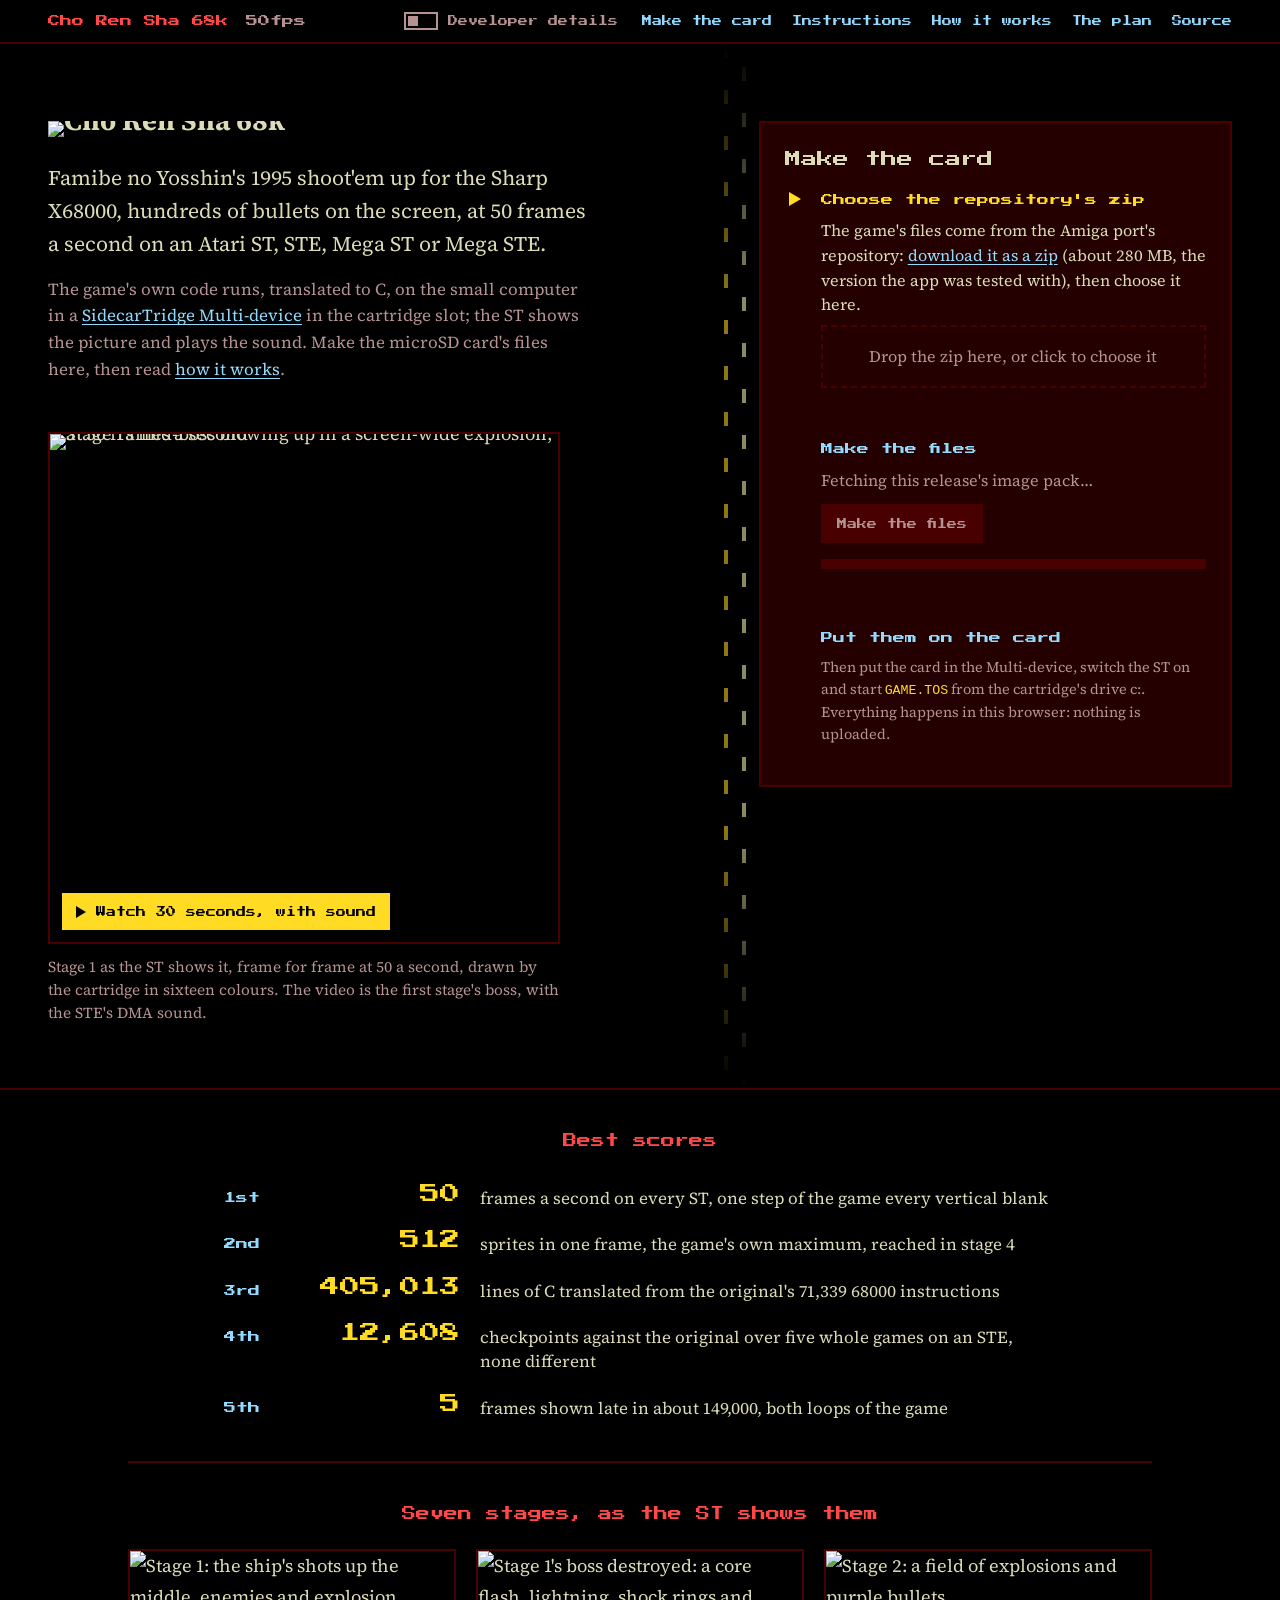
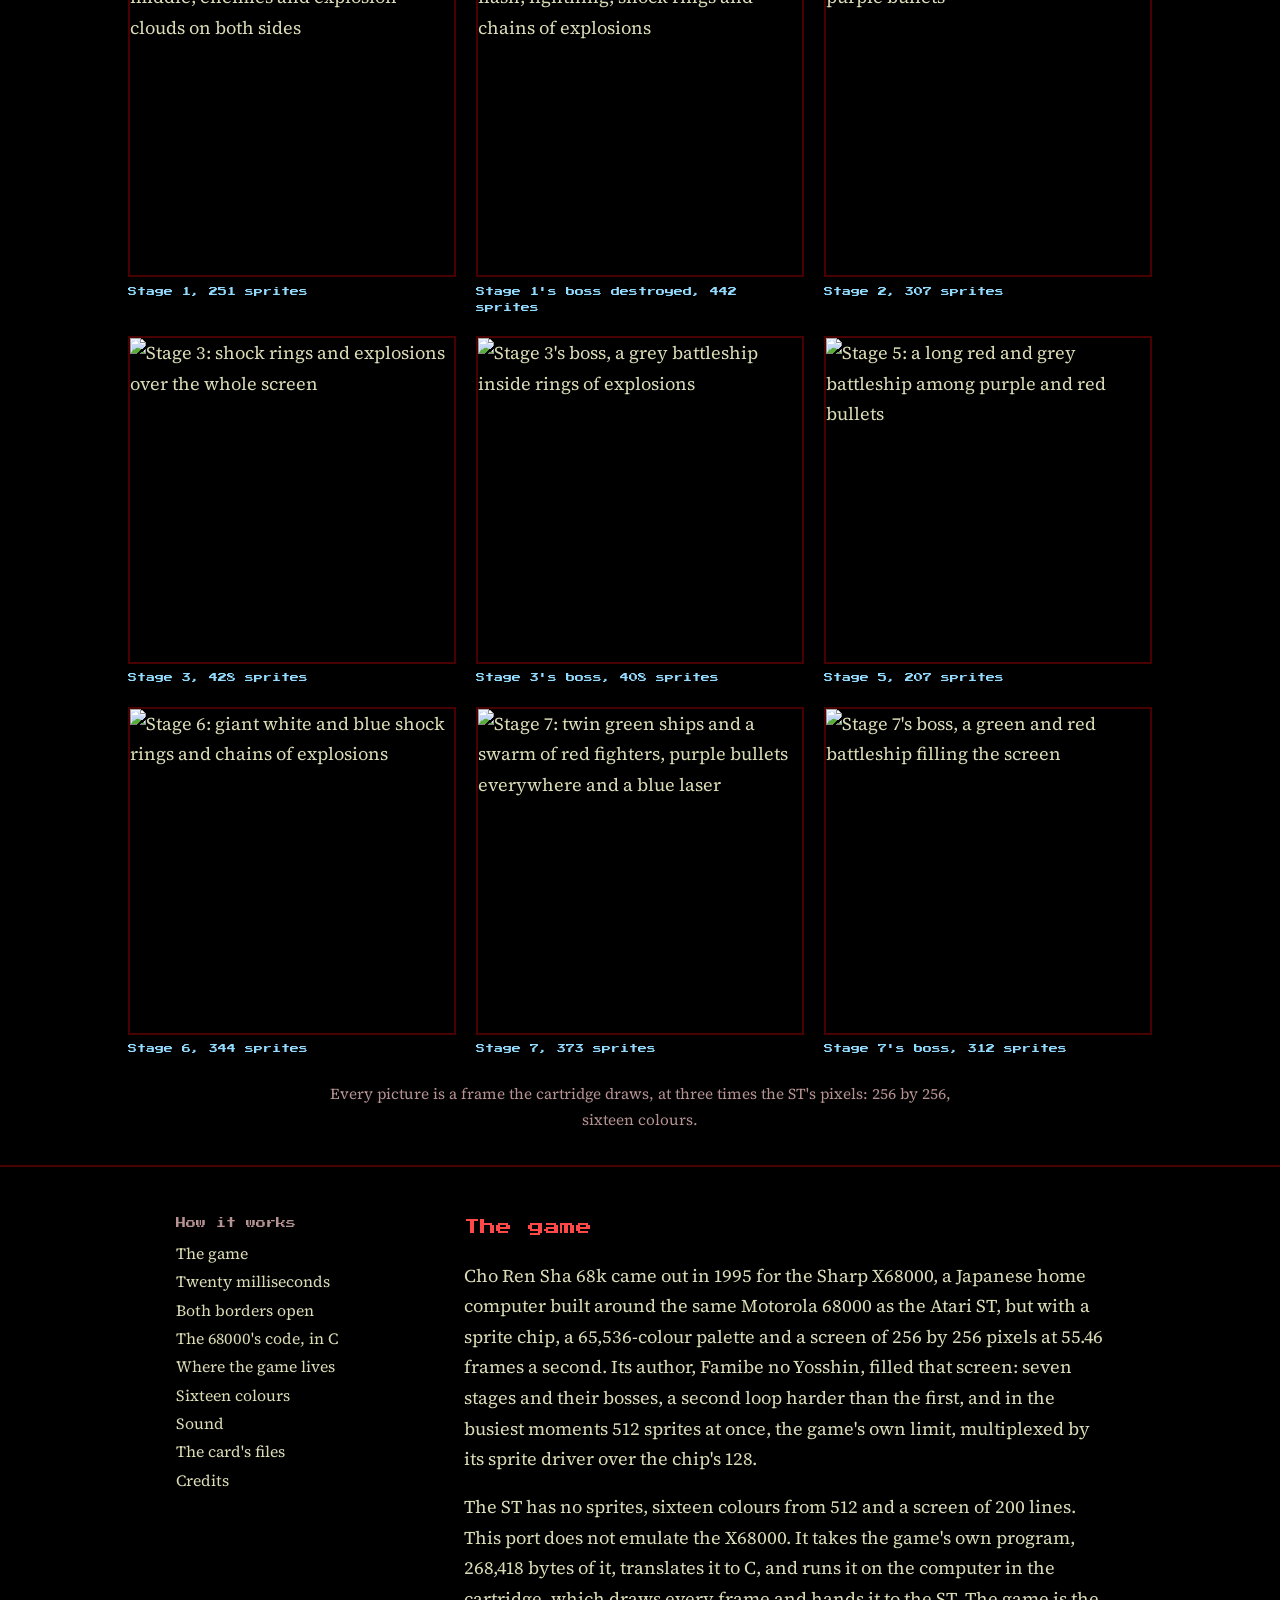
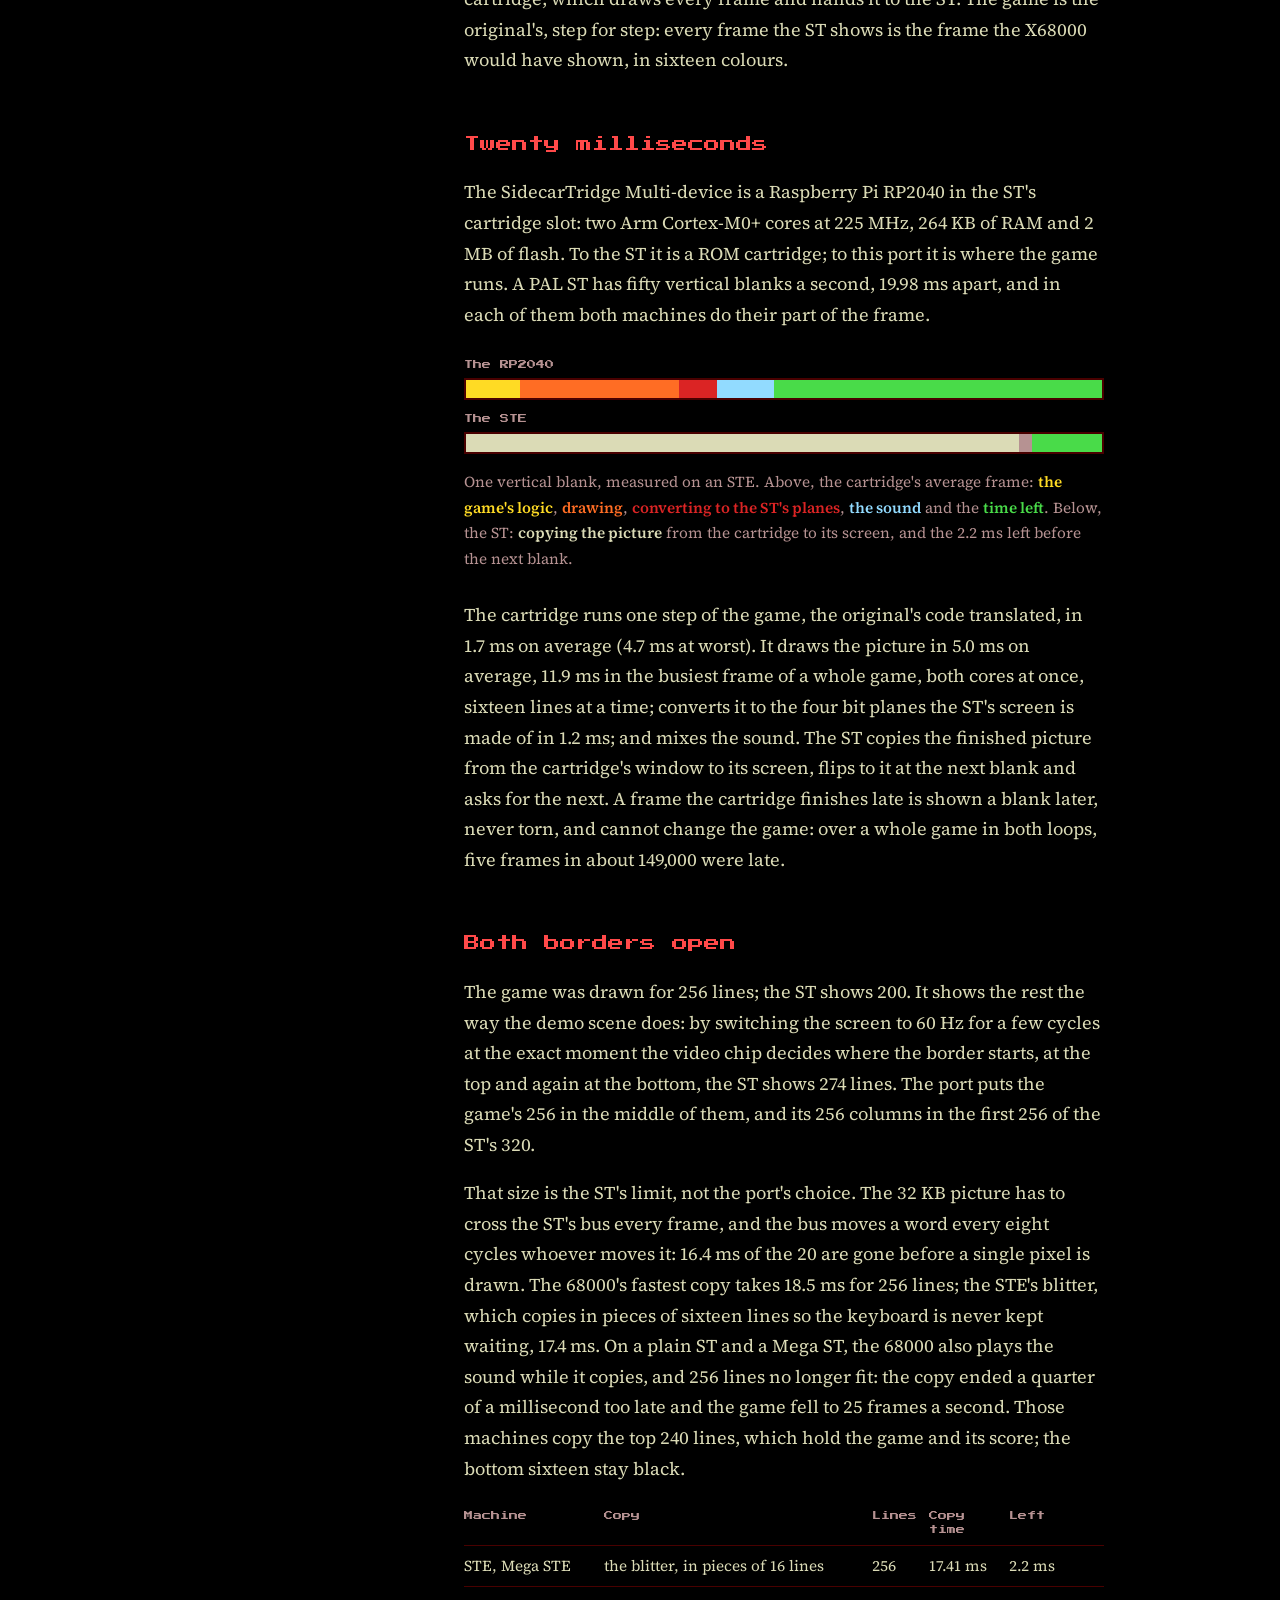
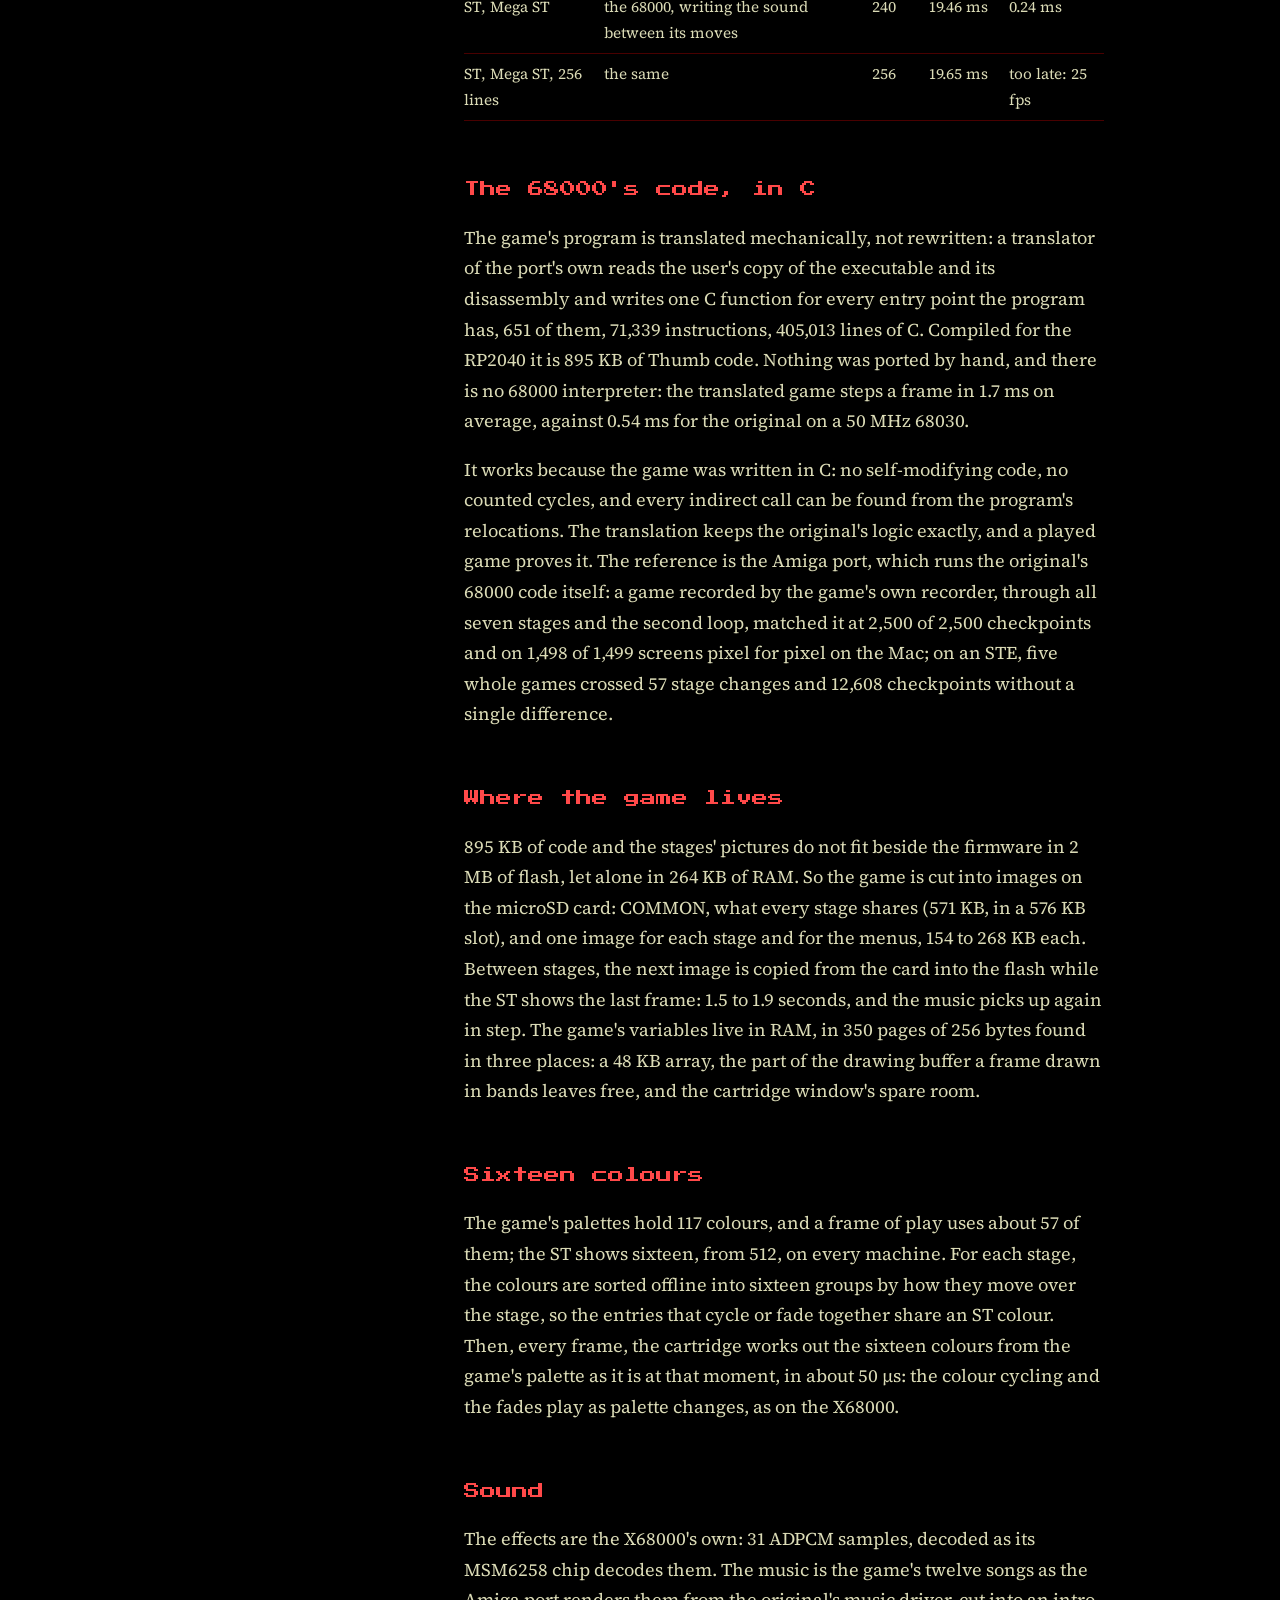
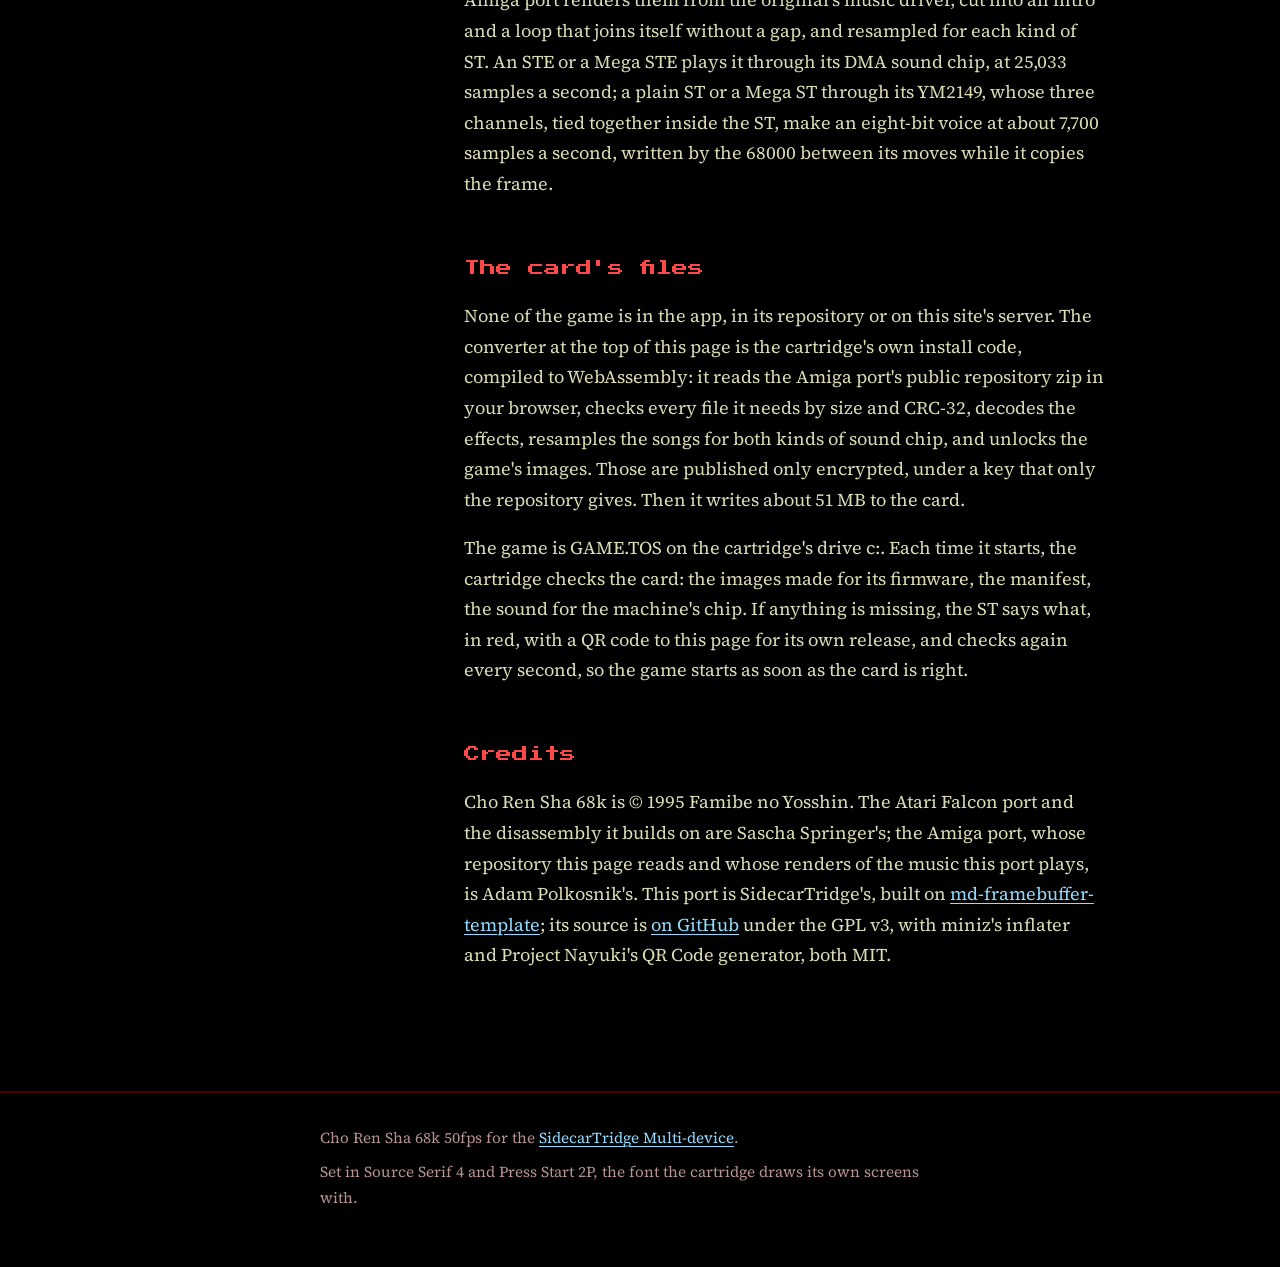
==== site/index.html @ 847facfa "Add the website: the converter first, how the port works, the plan chorensha.sidecartridge.com becom" ====
<!doctype html>
<html lang="en">
<head>
<meta charset="utf-8">
<meta name="viewport" content="width=device-width, initial-scale=1">
<title>Cho Ren Sha 68k at 50 frames a second</title>
<meta name="description" content="Famibe no Yosshin's 1995 X68000 shoot'em up on an Atari ST at 50 frames a second, through a SidecarTridge Multi-device: make the microSD card's files here, and read how the port works.">
<meta property="og:title" content="Cho Ren Sha 68k at 50 frames a second">
<meta property="og:description" content="The X68000's bullet storm on an Atari ST: the original game's code, translated to C, running in the cartridge slot.">
<meta property="og:image" content="https://chorensha.sidecartridge.com/images/icon.png">
<meta property="og:url" content="https://chorensha.sidecartridge.com/">
<meta name="twitter:card" content="summary">
<link rel="canonical" href="https://chorensha.sidecartridge.com/">
<link rel="icon" href="images/icon.png">
<link rel="preload" href="fonts/press-start-2p.woff2" as="font" type="font/woff2" crossorigin>
<link rel="stylesheet" href="site.css">
<link rel="stylesheet" href="vendor/cookieconsent.css">
<script src="vendor/cookieconsent.js"></script>
<script src="consent.js"></script>
<!-- Google Analytics, the sidecartridge.com property, as on the SidecarTridge sites: cookieconsent runs
     it only after the analytics category is accepted, and it loads gtag only on *.sidecartridge.com. -->
<script type="text/plain" data-cookiecategory="analytics">
    (function () {
        var GA_ID = 'G-6VT9RXTJ2N';
        if (!/(^|\.)sidecartridge\.com$/.test(location.hostname)) return;
        var s = document.createElement('script');
        s.async = true;
        s.src = 'https://www.googletagmanager.com/gtag/js?id=' + GA_ID;
        document.head.appendChild(s);
        window.dataLayer = window.dataLayer || [];
        window.gtag = function () { dataLayer.push(arguments); };
        gtag('js', new Date());
        gtag('config', GA_ID);
    })();
</script>
<script>
  /* The developer details, shown or not before the page draws: ?dev=1 or ?dev=0 first, then
     the reader's last choice, else hidden. Without this script they all show. */
  (function () {
    var dev = new URLSearchParams(location.search).get('dev');
    if (dev !== '1' && dev !== '0') {
      try { dev = localStorage.getItem('crs-dev'); } catch (e) { dev = null; }
    }
    document.documentElement.dataset.dev = dev === '1' ? 'on' : 'off';
  })();
</script>
</head>
<body>
<a class="skip" href="#convert">Skip to making the card</a>

<header class="top">
  <a class="name" href="#top">Cho Ren Sha 68k <span>50fps</span></a>
  <button type="button" class="dev-switch" role="switch" aria-checked="false" hidden>
    <span class="track" aria-hidden="true"><span class="knob"></span></span>
    <span class="dev-label">Developer details</span>
  </button>
  <nav aria-label="Links">
    <a href="#convert">Make the card</a>
    <a href="play.html">Instructions</a>
    <a href="#how">How it works</a>
    <a href="plan.html">The plan</a>
    <a href="https://github.com/sidecartridge/md-chorensha">Source</a>
  </nav>
</header>

<section class="hero" id="top">
  <div class="fire" aria-hidden="true"></div>
  <div class="hero-text">
    <h1><img class="logo" src="images/logo.png" width="232" height="124" alt="Cho Ren Sha 68k"></h1>
    <p class="lede">Famibe no Yosshin's 1995 shoot'em up for the Sharp X68000, hundreds of
    bullets on the screen, at 50 frames a second on an Atari ST, STE, Mega ST or Mega STE.</p>
    <p class="lede small">The game's own code runs, translated to C, on the small computer in a
    <a href="https://sidecartridge.com">SidecarTridge Multi-device</a> in the cartridge slot; the
    ST shows the picture and plays the sound. Make the microSD card's files here, then read
    <a href="#how">how it works</a>.</p>
  </div>

  <section class="convert" id="convert" data-step="1" aria-labelledby="convert-title">
    <h2 id="convert-title">Make the card</h2>
    <ol>
      <li class="step">
        <span class="step-name">Choose the repository's zip</span>
        <p>The game's files come from the Amiga port's repository:
        <a id="zip-link" href="https://github.com/apolkosnik/chorensha/archive/40fec7d06b53f067408b3570cdf09011f76d25bd.zip">download it as a zip</a>
        (about 280 MB, the version the app was tested with), then choose it here.</p>
        <label class="drop" id="drop">
          <input type="file" id="zip" accept=".zip">
          <span>Drop the zip here, or click to choose it</span>
        </label>
        <p id="zip-status" class="status"></p>
      </li>
      <li class="step">
        <span class="step-name">Make the files</span>
        <p id="pack-status" class="status">Fetching this release's image pack…</p>
        <button type="button" id="go" disabled>Make the files</button>
        <div class="bar"><div id="bar-fill"></div></div>
        <p id="go-status" class="status"></p>
      </li>
      <li class="step">
        <span class="step-name">Put them on the card</span>
        <div id="save" hidden>
          <p id="folder-hint">Choose the card itself (its top folder): the files go into its
          <code>CHORENSHA</code> folder.</p>
          <button type="button" id="to-folder">Write them to the card</button>
          <button type="button" id="to-zip">Download CHORENSHA.zip</button>
          <p id="save-status" class="status"></p>
        </div>
        <p class="note">Then put the card in the Multi-device, switch the ST on and start
        <code>GAME.TOS</code> from the cartridge's drive c:. Everything happens in this browser:
        nothing is uploaded.</p>
      </li>
    </ol>
  </section>
  <figure class="screen" id="video">
    <div class="frame">
      <img src="images/play.gif" width="512" height="512" alt="Stage 1's mid-boss blowing up in a screen-wide explosion, at 50 frames a second">
      <a class="watch" href="images/play.mp4"><span class="watch-icon" aria-hidden="true"></span>Watch 30 seconds, with sound</a>
    </div>
    <figcaption>Stage 1 as the ST shows it, frame for frame at 50 a second, drawn by the
    cartridge in sixteen colours. The video is the first stage's boss, with the STE's DMA
    sound.</figcaption>
  </figure>
</section>

<section class="scores" aria-labelledby="scores-title">
  <h2 id="scores-title">Best scores</h2>
  <ol class="score-table">
    <li><span class="rank">1st</span><span class="score">50</span><span class="what">frames a second on every ST, one step of the game every vertical blank</span></li>
    <li><span class="rank">2nd</span><span class="score">512</span><span class="what">sprites in one frame, the game's own maximum, reached in stage 4</span></li>
    <li><span class="rank">3rd</span><span class="score">405,013</span><span class="what">lines of C translated from the original's 71,339 68000 instructions</span></li>
    <li><span class="rank">4th</span><span class="score">12,608</span><span class="what">checkpoints against the original over five whole games on an STE, none different</span></li>
    <li><span class="rank">5th</span><span class="score">5</span><span class="what">frames shown late in about 149,000, both loops of the game</span></li>
  </ol>
</section>

<section class="gallery" aria-labelledby="gallery-title">
  <h2 id="gallery-title">Seven stages, as the ST shows them</h2>
  <ul class="shots">
    <li><figure><img src="images/stage1-action.png" width="768" height="768" loading="lazy" alt="Stage 1: the ship's shots up the middle, enemies and explosion clouds on both sides"><figcaption>Stage 1, 251 sprites</figcaption></figure></li>
    <li><figure><img src="images/boss1-destroyed.png" width="768" height="768" loading="lazy" alt="Stage 1's boss destroyed: a core flash, lightning, shock rings and chains of explosions"><figcaption>Stage 1's boss destroyed, 442 sprites</figcaption></figure></li>
    <li><figure><img src="images/stage2-explosions.png" width="768" height="768" loading="lazy" alt="Stage 2: a field of explosions and purple bullets"><figcaption>Stage 2, 307 sprites</figcaption></figure></li>
    <li><figure><img src="images/stage3-busy.png" width="768" height="768" loading="lazy" alt="Stage 3: shock rings and explosions over the whole screen"><figcaption>Stage 3, 428 sprites</figcaption></figure></li>
    <li><figure><img src="images/boss3.png" width="768" height="768" loading="lazy" alt="Stage 3's boss, a grey battleship inside rings of explosions"><figcaption>Stage 3's boss, 408 sprites</figcaption></figure></li>
    <li><figure><img src="images/stage5.png" width="768" height="768" loading="lazy" alt="Stage 5: a long red and grey battleship among purple and red bullets"><figcaption>Stage 5, 207 sprites</figcaption></figure></li>
    <li><figure><img src="images/stage6.png" width="768" height="768" loading="lazy" alt="Stage 6: giant white and blue shock rings and chains of explosions"><figcaption>Stage 6, 344 sprites</figcaption></figure></li>
    <li><figure><img src="images/stage7-bullets.png" width="768" height="768" loading="lazy" alt="Stage 7: twin green ships and a swarm of red fighters, purple bullets everywhere and a blue laser"><figcaption>Stage 7, 373 sprites</figcaption></figure></li>
    <li><figure><img src="images/boss7.png" width="768" height="768" loading="lazy" alt="Stage 7's boss, a green and red battleship filling the screen"><figcaption>Stage 7's boss, 312 sprites</figcaption></figure></li>
  </ul>
  <p class="gallery-note">Every picture is a frame the cartridge draws, at three times the ST's
  pixels: 256 by 256, sixteen colours.</p>
</section>

<div class="layout" id="how">
<nav class="contents" aria-label="Contents">
  <p class="contents-title">How it works</p>
  <ol>
    <li><a href="#game">The game</a></li>
    <li><a href="#frame">Twenty milliseconds</a></li>
    <li><a href="#screen">Both borders open</a></li>
    <li><a href="#code">The 68000's code, in C</a></li>
    <li><a href="#store">Where the game lives</a></li>
    <li><a href="#colours">Sixteen colours</a></li>
    <li><a href="#sound">Sound</a></li>
    <li><a href="#files">The card's files</a></li>
    <li class="dev"><a href="#build">Building it</a></li>
    <li class="dev"><a href="#find">Finding your way in the code</a></li>
    <li><a href="#credits">Credits</a></li>
  </ol>
</nav>

<main>

<section id="game">
<h2>The game</h2>
<p>Cho Ren Sha 68k came out in 1995 for the Sharp X68000, a Japanese home computer built around
the same Motorola 68000 as the Atari ST, but with a sprite chip, a 65,536-colour palette and a
screen of 256 by 256 pixels at 55.46 frames a second. Its author, Famibe no Yosshin, filled that
screen: seven stages and their bosses, a second loop harder than the first, and in the busiest
moments 512 sprites at once, the game's own limit, multiplexed by its sprite driver over the
chip's 128.</p>
<p>The ST has no sprites, sixteen colours from 512 and a screen of 200 lines. This port does not
emulate the X68000. It takes the game's own program, 268,418 bytes of it, translates it to C, and
runs it on the computer in the cartridge, which draws every frame and hands it to the ST. The
game is the original's, step for step: every frame the ST shows is the frame the X68000 would
have shown, in sixteen colours.</p>
</section>

<section id="frame">
<h2>Twenty milliseconds</h2>
<p>The SidecarTridge Multi-device is a Raspberry Pi RP2040 in the ST's cartridge slot: two Arm
Cortex-M0+ cores at 225 MHz, 264 KB of RAM and 2 MB of flash. To the ST it is a ROM cartridge; to
this port it is where the game runs. A PAL ST has fifty vertical blanks a second, 19.98 ms apart,
and in each of them both machines do their part of the frame.</p>
<figure class="tape" aria-labelledby="tape-cap">
  <p class="tape-name">The RP2040</p>
  <div class="tape-bar" role="img" aria-label="One frame on the RP2040, on average: 1.7 ms of game logic, 5.0 ms drawing, 1.2 ms converting to the ST's planes, 1.8 ms of sound, about 10 ms spare">
    <span class="t-logic" style="flex-basis:8.5%"></span><span class="t-draw" style="flex-basis:25%"></span><span class="t-c2p" style="flex-basis:6%"></span><span class="t-sound" style="flex-basis:9%"></span><span class="t-spare" style="flex-basis:51.5%"></span>
  </div>
  <p class="tape-name">The STE</p>
  <div class="tape-bar" role="img" aria-label="One frame on an STE: 17.4 ms copying the picture with the blitter, 0.4 ms of other work, about 2.2 ms spare">
    <span class="t-copy" style="flex-basis:87%"></span><span class="t-other" style="flex-basis:2%"></span><span class="t-spare" style="flex-basis:11%"></span>
  </div>
  <figcaption id="tape-cap">One vertical blank, measured on an STE. Above, the cartridge's
  average frame: <b class="k-logic">the game's logic</b>, <b class="k-draw">drawing</b>,
  <b class="k-c2p">converting to the ST's planes</b>, <b class="k-sound">the sound</b> and the
  <b class="k-spare">time left</b>. Below, the ST: <b class="k-copy">copying the picture</b> from
  the cartridge to its screen, and the 2.2 ms left before the next blank.</figcaption>
</figure>
<p>The cartridge runs one step of the game, the original's code translated, in 1.7 ms on average
(4.7 ms at worst). It draws the picture in 5.0 ms on average, 11.9 ms in the busiest frame of a
whole game, both cores at once, sixteen lines at a time; converts it to the four bit planes the
ST's screen is made of in 1.2 ms; and mixes the sound. The ST copies the finished picture from the
cartridge's window to its screen, flips to it at the next blank and asks for the next. A frame the
cartridge finishes late is shown a blank later, never torn, and cannot change the game: over a
whole game in both loops, five frames in about 149,000 were late.</p>
<div class="more dev">
<p class="more-label">For developers</p>
<p>The cartridge's 64 KB window at <code>$FA0000</code> holds the ST's code (14,304 of its 16 KB),
the command and frame-counter words, the audio buffer and, at <code>$FA8000</code>, the 32 KB
framebuffer: 256 lines of 128 bytes, the image's 256 pixels in four planes. The RP bumps the
frame counter at <code>$FA400C</code> as the last write of a publish; the ST copies only when its
low word changes, then flips and acknowledges with a read at <code>$FB84xx</code> in the
cartridge's third ROM area, which the RP captures with a PIO and a DMA ring. The ST cannot write
to the cartridge: everything it tells the RP, it tells by reading an address.</p>
<p>The CPU copy stores with MOVEM predecrement, four cycles a move faster than displacement, so
the RP publishes the frame in the order that copy reads it: lines 255 to 0, each in three pieces
of 44, 44 and 40 bytes. The blitter reads the natural order, and the RP publishes that when the
ST uses it. The drawing buffer is one byte a pixel; the conversion to planes is a hand-written
Thumb routine that moves four pixels at a time with one multiply per plane, the bottom half on the
second core.</p>
</div>
</section>

<section id="screen">
<h2>Both borders open</h2>
<p>The game was drawn for 256 lines; the ST shows 200. It shows the rest the way the demo scene
does: by switching the screen to 60 Hz for a few cycles at the exact moment the video chip decides
where the border starts, at the top and again at the bottom, the ST shows 274 lines. The port puts
the game's 256 in the middle of them, and its 256 columns in the first 256 of the ST's 320.</p>
<p>That size is the ST's limit, not the port's choice. The 32 KB picture has to cross the ST's
bus every frame, and the bus moves a word every eight cycles whoever moves it: 16.4 ms of the 20
are gone before a single pixel is drawn. The 68000's fastest copy takes 18.5 ms for 256 lines;
the STE's blitter, which copies in pieces of sixteen lines so the keyboard is never kept waiting,
17.4 ms. On a plain ST and a Mega ST, the 68000 also plays the sound while it copies, and 256 lines
no longer fit: the copy ended a quarter of a millisecond too late and the game fell to 25 frames a
second. Those machines copy the top 240 lines, which hold the game and its score; the bottom
sixteen stay black.</p>
<table class="t">
  <thead><tr><th scope="col">Machine</th><th scope="col">Copy</th><th scope="col">Lines</th><th scope="col">Copy time</th><th scope="col">Left</th></tr></thead>
  <tbody>
    <tr><td>STE, Mega STE</td><td>the blitter, in pieces of 16 lines</td><td>256</td><td>17.41 ms</td><td>2.2 ms</td></tr>
    <tr><td>ST, Mega ST</td><td>the 68000, writing the sound between its moves</td><td>240</td><td>19.46 ms</td><td>0.24 ms</td></tr>
    <tr><td>ST, Mega ST, 256 lines</td><td>the same</td><td>256</td><td>19.65 ms</td><td>too late: 25 fps</td></tr>
  </tbody>
</table>
<div class="more dev">
<p class="more-label">For developers</p>
<p>The ST's screen pages are at <code>$60000</code> and <code>$6B000</code>, 274 lines of 160
bytes each, the image from line 9. The bottom border opens at cycle 504 of line 262: Timer-B, in
event-count mode, counts display lines to the end of line 259, and its handler waits for line
starts with <code>stop</code> and the HBL until the video counter says 262, then writes 60 Hz and
50 Hz again 69 NOPs apart. Counting to line 260, as first written, left about 50 cycles of margin,
and an IKBD byte made the border miss in 1.7% of frames; a line earlier, none missed in 5,717. The
top border is opened by Timer-C, which fires early in line 30 and runs on, so its count tells the
handler how many lines ago it fired. Both handlers mask the keyboard and the samples while they
wait, because an interrupt can start a hundred cycles late behind a MOVEM.</p>
<p>The CPU copy is fully unrolled: per line, three MOVEM pairs of 44, 44 and 40 bytes and a
<code>lea</code>, 580 cycles, about 8 KB of code. A0, A4 and A7 stay out of its register lists so
the sound and the interrupts can run during it. The blitter copies a word in 8 cycles against
MOVEM's 8.8; the main loop sizes each piece from the two timers' counts, so no piece is running
when a border must be switched.</p>
</div>
</section>

<section id="code">
<h2>The 68000's code, in C</h2>
<p>The game's program is translated mechanically, not rewritten: a translator of the port's own
reads the user's copy of the executable and its disassembly and writes one C function for every
entry point the program has, 651 of them, 71,339 instructions, 405,013 lines of C. Compiled for the
RP2040 it is 895 KB of Thumb code. Nothing was ported by hand, and there is no 68000 interpreter:
the translated game steps a frame in 1.7 ms on average, against 0.54 ms for the original on a
50 MHz 68030.</p>
<p>It works because the game was written in C: no self-modifying code, no counted cycles, and
every indirect call can be found from the program's relocations. The translation keeps the
original's logic exactly, and a played game proves it. The reference is the Amiga port, which runs
the original's 68000 code itself: a game recorded by the game's own recorder, through all seven
stages and the second loop, matched it at 2,500 of 2,500 checkpoints and on 1,498 of 1,499
screens pixel for pixel on the Mac; on an STE, five whole games crossed 57 stage changes and 12,608
checkpoints without a single difference.</p>
<div class="more dev">
<p class="more-label">For developers</p>
<p>A call pushes the real return address and calls the callee's function, which returns the
address its RTS popped; the caller goes on only when that is the address it pushed, else it hands
it up, so code that rewrites its stack lands where the 68000 would. Flags are computed only where
something may read them. A handful of patches sit where the Amiga port has its own: the sprite
driver's output and its wait for the blank, the text plane's clear, the CPU-speed probe, the demo
recorder's save, and the title menu reworked for the ST.</p>
<p>Memory is the 68000's 24-bit space in 256-byte pages through a table of page pointers, two
instructions a lookup. Each 16-bit word is kept in the RP's byte order (a byte is at its address
XOR 1). Pages a stage only reads stay in flash and run in place; written pages live in RAM; a write
into a flash page stops the game with its address on screen. The runtime serves the X68000 calls
the game makes, the IOCS keyboard, joystick, ADPCM and palette calls, the MCDRV music driver and
the DOS file calls (the high scores are <code>SCORE.DAT</code> on the card); any other call stops
the run with its name.</p>
<table class="t">
  <thead><tr><th scope="col">Build of the translated code</th><th scope="col">Flash</th><th scope="col">Logic, mean</th><th scope="col">Worst</th></tr></thead>
  <tbody>
    <tr><td><code>-Os</code>, memory accessors forced inline</td><td>924 KB</td><td>2.91 ms</td><td>8.47 ms</td></tr>
    <tr><td><code>-O2</code>, forced inline</td><td>939 KB</td><td>2.68 ms</td><td>7.45 ms</td></tr>
    <tr><td><code>-Os</code>, accessors called</td><td>674 KB</td><td>1.71 ms</td><td>4.70 ms</td></tr>
    <tr><td>and constant shifts inline, words in the RP's byte order</td><td>605 KB</td><td>1.30 ms</td><td>3.51 ms</td></tr>
  </tbody>
</table>
<p>The smaller code is the faster: it runs from flash, where a cache miss costs more than a call.
About 40% of the logic's time is spent in the memory accessors.</p>
</div>
</section>

<section id="store">
<h2>Where the game lives</h2>
<p>895 KB of code and the stages' pictures do not fit beside the firmware in 2 MB of flash, let
alone in 264 KB of RAM. So the game is cut into images on the microSD card: COMMON, what every
stage shares (571 KB, in a 576 KB slot), and one image for each stage and for the menus, 154 to
268 KB each. Between stages, the next image is copied from the card into the flash while the ST
shows the last frame: 1.5 to 1.9 seconds, and the music picks up again in step. The game's
variables live in RAM, in 350 pages of 256 bytes found in three places: a 48 KB array, the part
of the drawing buffer a frame drawn in bands leaves free, and the cartridge window's spare room.</p>
<div class="more dev">
<p class="more-label">For developers</p>
<table class="t">
  <thead><tr><th scope="col">Flash</th><th scope="col">Address</th><th scope="col">Size</th></tr></thead>
  <tbody>
    <tr><td>the firmware, with no game code (today 235 KB)</td><td><code>$10000000</code></td><td>256 KB</td></tr>
    <tr><td>COMMON</td><td><code>$10040000</code></td><td>576 KB</td></tr>
    <tr><td>the slot: the stage or the menus being played</td><td><code>$100D0000</code></td><td>320 KB</td></tr>
    <tr><td>Booster, and the settings</td><td><code>$10120000</code></td><td>896 KB</td></tr>
  </tbody>
</table>
<p><code>tools/xlat/rp_store.py</code> makes the images from 21 runs of the whole game on the Mac:
a played game through both loops, a game to its game over and name entry, every menu with every
item changed, the attract demo, and a game from each stage and each boss. Each run records which
functions every stage enters and which pages it writes and reads. A function belongs to a stage
when only that stage runs it, to COMMON when more than one does; a page that a stage writes, or
reads after another wrote it, goes to RAM; the rest stays in the images. Each image is compiled
for the RP and linked at its flash address against the firmware's own ELF, so it calls the
firmware's runtime directly: an image fits one firmware build only, and carries that build's ID in
its header. The whole run, from the files to the card, takes about three minutes on a Mac.</p>
<p>A stage changes when the game calls a function the slot does not hold: COMMON's table says
which image has it. The copy erases in 64 KB blocks, about 150 ms each with the interrupts off,
programs through a 4 KB buffer, writes the image's first page last and checks its CRC-32, so a
copy cut short is never taken for a whole one. Each page keeps one slot of the RAM pool in every
stage, so a stage change moves no page; 325 of the 345 usable slots are used.</p>
</div>
</section>

<section id="colours">
<h2>Sixteen colours</h2>
<p>The game's palettes hold 117 colours, and a frame of play uses about 57 of them; the ST shows
sixteen, from 512, on every machine. For each stage, the colours are sorted offline into sixteen
groups by how they move over the stage, so the entries that cycle or fade together share an ST
colour. Then, every frame, the cartridge works out the sixteen colours from the game's palette
as it is at that moment, in about 50 µs: the colour cycling and the fades play as palette
changes, as on the X68000.</p>
<div class="more dev">
<p class="more-label">For developers</p>
<p>Each ST colour is the mean of its entries' current colours in linear light, weighted by how
much of the screen each covers, rounded channel by channel to the nearest of the ST's eight
levels. <code>tools/xlat/palette_fit.py</code> makes the grouping from a run's per-pixel dumps
and writes the same integer arithmetic the RP runs, so the Mac predicts the cartridge's frames
exactly: on the ST, held frames differ from the Mac's in no pixel and no colour.</p>
<table class="t">
  <thead><tr><th scope="col">Stage</th><th scope="col">1</th><th scope="col">2</th><th scope="col">3</th><th scope="col">4</th><th scope="col">5</th><th scope="col">6</th><th scope="col">7</th></tr></thead>
  <tbody>
    <tr><td>palette entries in use</td><td>186</td><td>206</td><td>189</td><td>183</td><td>202</td><td>210</td><td>160</td></tr>
    <tr><td>mean error, Oklab × 100</td><td>2.34</td><td>2.37</td><td>2.57</td><td>2.68</td><td>2.68</td><td>2.80</td><td>1.63</td></tr>
  </tbody>
</table>
<p>A fit made fresh every frame was 0.2 closer, but it needs the backgrounds kept as the game's
palette indices, 128 KB of RAM the RP does not have.</p>
</div>
</section>

<section id="sound">
<h2>Sound</h2>
<p>The effects are the X68000's own: 31 ADPCM samples, decoded as its MSM6258 chip decodes them.
The music is the game's twelve songs as the Amiga port renders them from the original's music
driver, cut into an intro and a loop that joins itself without a gap, and resampled for each kind
of ST. An STE or a Mega STE plays it through its DMA sound chip, at 25,033 samples a second; a
plain ST or a Mega ST through its YM2149, whose three channels, tied together inside the ST, make
an eight-bit voice at about 7,700 samples a second, written by the 68000 between its moves while
it copies the frame.</p>
<div class="more dev">
<p class="more-label">For developers</p>
<p>The resampler is a Kaiser-windowed sinc, 128 phases, 24 taps to 25,033 Hz and 48 to 7,777 Hz,
cut at 90% of the lower Nyquist; the loop is the third of three played after the intro, so it
joins both the intro's end and its own. The effects are mixed in one at a time, as the game
chooses them by priority, read from the card a sector at a time; a whole game plays 5,934 of them
and starts 21 songs, at the Mac's frames exactly.</p>
<p>The DMA chip loops over a 4 KB ring at <code>$76000</code> in ST RAM. Every blank the ST reads
where the chip plays, reports it to the RP with an address read, and copies the cartridge's mirror
up to three blanks (1,536 bytes) ahead of it; the RP keeps the mirror 1,856 bytes ahead of the
chip. On the YM path, the copy writes a sample after every fifth MOVEM pair: six bytes through
<code>movep</code>, the three channels' volumes from a table fitted to the levels measured on a
real ST, 153 samples during the copy and a few more around the borders. The ST reports where it
is, and the RP writes ahead of it and resamples to the rate the ST actually achieves, so no sample
is dropped or held. A curve, 127 tanh(2x)/tanh(2), raises the YM's quiet levels about 6 dB to match
the DMA chip's loudness.</p>
<table class="t">
  <thead><tr><th scope="col">File</th><th scope="col">What it holds</th></tr></thead>
  <tbody>
    <tr><td><code>EFFECTS.SE8</code></td><td>'CRSE', the samples' base address, size; then the 31 effects, signed 8-bit (451 KB)</td></tr>
    <tr><td><code>NAME.ST8</code> / <code>.YM8</code></td><td>'CRS8', the rate, the intro's and the loop's lengths, the fade unit, the song's level; signed 8-bit mono for the DMA chip (12 songs, 37 MB) or the YM (11 MB)</td></tr>
  </tbody>
</table>
</div>
</section>

<section id="files">
<h2>The card's files</h2>
<p>None of the game is in the app, in its repository or on this site's server. The converter at
the top of this page is the cartridge's own install code, compiled to WebAssembly: it reads the
Amiga port's public repository zip in your browser, checks every file it needs by size and
CRC-32, decodes the effects, resamples the songs for both kinds of sound chip, and unlocks the
game's images. Those are published only encrypted, under a key that only the repository gives.
Then it writes about 51 MB to the card.</p>
<p>The game is GAME.TOS on the cartridge's drive c:. Each time it starts, the cartridge checks
the card: the images made for its firmware, the manifest, the sound for the machine's chip. If
anything is missing, the ST says what, in red, with a QR code to this page for its own release,
and checks again every second, so the game starts as soon as the card is right.</p>
<div class="more dev">
<p class="more-label">For developers</p>
<p>The zip is read in place from its central directory and inflated with miniz's inflater; a
member that comes back damaged is read again, up to three times. The images' key is the SHA-256
of <code>binaries/x68000/sz2.hex</code> as the zip holds it; each image is ChaCha20 under a nonce
from its name and the firmware's build ID, with a 64-byte header that names both and carries the
plain bytes' CRC-32, so a wrong key is caught. The keyed pack is an asset of each release, never in
the repository; the site's build checks it was made for the release's firmware and that the
WebAssembly makes every file the cartridge's code makes, byte for byte.</p>
<p>GAME.TOS enters supervisor mode, checks that its memory holds the fixed RAM the ST's code uses
(<code>$60000</code> to <code>$78000</code>: on a 512 KB ST, TOS's screen starts right after
it), runs on its own stack, switches a medium-resolution desktop to low and gives the desktop
back its resolution and palette when the game ends. A card taken out to be written on a computer
is initialised and mounted again when it comes back: the cartridge has no card-detect line, so it
learns of it from a failed read.</p>
</div>
</section>

<section id="build" class="dev">
<h2>Building it</h2>
<p>The app is a UF2 for the Multi-device, built from the
<a href="https://github.com/sidecartridge/md-chorensha">repository</a> with the ARM GNU
Toolchain and the Atari ST toolkit; its README gives the commands and a release's steps.</p>
<p>To play, there is no UF2 to install by hand: Booster, the Multi-device's own app manager,
downloads the app from the SidecarTridge store and installs it, and its updates too.</p>
<p>The firmware carries no game code. A build's ID, its commit and whether its tree was clean,
names the images it fits; the converter page and the cartridge's files page both show it. Host
tests run the firmware's own units under the address and undefined-behaviour sanitizers on every
pull request: the renderer against random scenes of up to 600 sprites, the zip reader, the
install, the sound converter, the keyed images, both copies' layouts, and the ST's and the RP's
shared constants.</p>
</section>

<section id="find" class="dev">
<h2>Finding your way in the code</h2>
<table class="t">
  <thead><tr><th scope="col">Where</th><th scope="col">What</th></tr></thead>
  <tbody>
    <tr><td><code>target/atarist/src/main.s</code></td><td>GAME.TOS: the program's start, its checks and its exit</td></tr>
    <tr><td><code>target/atarist/src/userfw.s</code></td><td>the ST's side: both borders, the copy, the samples, the keyboard, the flip</td></tr>
    <tr><td><code>rp/src/include/cart_shared.h</code></td><td>the cartridge window's layout and the signal addresses, checked against the ST's by <code>test_layout.py</code></td></tr>
    <tr><td><code>rp/src/bench_logic.c</code></td><td>the game on the RP: the runtime, the frame, the stage change, the files page</td></tr>
    <tr><td><code>rp/src/xl_render.c</code></td><td>the renderer: the two layers, the sprites, the text plane, the palette</td></tr>
    <tr><td><code>rp/src/store.c</code></td><td>the flash store: an image from the card into the flash</td></tr>
    <tr><td><code>rp/src/audio.c</code>, <code>rp/src/sound_convert.c</code></td><td>the sound's two paths, and the converter for both</td></tr>
    <tr><td><code>rp/src/install.c</code>, <code>install_check.c</code>, <code>web/</code></td><td>the converter, the card's check, the converter in WebAssembly</td></tr>
    <tr><td><code>tools/xlat/</code></td><td>the translator, the runs, the images, the palettes, the keyed pack</td></tr>
    <tr><td><code>tools/dev/</code></td><td>flashing and reading the running RP over the Debug Probe</td></tr>
  </tbody>
</table>
<p>The port is built on
<a href="https://github.com/sidecartridge/md-framebuffer-template">md-framebuffer-template</a>,
which you can start your own app from.</p>
</section>

<section id="credits">
<h2>Credits</h2>
<p>Cho Ren Sha 68k is © 1995 Famibe no Yosshin. The Atari Falcon port and the disassembly it
builds on are Sascha Springer's; the Amiga port, whose repository this page reads and whose
renders of the music this port plays, is Adam Polkosnik's. This port is SidecarTridge's, built on
<a href="https://github.com/sidecartridge/md-framebuffer-template">md-framebuffer-template</a>;
its source is <a href="https://github.com/sidecartridge/md-chorensha">on GitHub</a> under the
GPL v3, with miniz's inflater and Project Nayuki's QR Code generator, both MIT.</p>
</section>

</main>
</div>

<footer class="foot">
  <p>Cho Ren Sha 68k 50fps for the <a href="https://sidecartridge.com">SidecarTridge Multi-device</a>.
  <span id="version"></span></p>
  <p>Set in Source Serif 4 and Press Start 2P, the font the cartridge draws its own screens with.</p>
</footer>

<script src="site.js"></script>
<script type="module" src="app.js"></script>
</body>
</html>
---- site/site.css ----
/* The site's style. Every colour is one an Atari ST can show (each channel one of its eight
   levels: 00 24 49 6D 92 B6 DB FF). The page is the black of Cho Ren Sha's title screen; the
   red is its brush-stroke logo, the pale blue its menu and the gold its cursor. Behind the logo
   the hero fires: 超連射 is "super rapid fire". Headings are set in Press Start 2P, the 8 x 8
   font the cartridge draws its own screens with; the reading text in Source Serif 4. */

@font-face {
  font-family: "Press Start 2P";
  src: url("fonts/press-start-2p.woff2") format("woff2");
  font-display: swap;
}
@font-face {
  font-family: "Source Serif 4";
  src: url("fonts/source-serif-4.woff2") format("woff2");
  font-weight: 200 900;
  font-display: swap;
}
@font-face {
  font-family: "Source Serif 4";
  src: url("fonts/source-serif-4-italic.woff2") format("woff2");
  font-weight: 200 900;
  font-style: italic;
  font-display: swap;
}

:root {
  --night: #000000;   /* the title screen */
  --ember: #240000;   /* panels */
  --rule: #490000;
  --brush: #ff4949;   /* the logo's red, for text on black */
  --deep-red: #db0000;
  --paper: #dbdbb6;
  --muted: #b69292;
  --menu: #92dbff;    /* the title menu */
  --gold: #ffdb24;    /* its cursor */
  --ok: #49db49;
  --pixel: "Press Start 2P", ui-monospace, monospace;
  --serif: "Source Serif 4", Charter, "Iowan Old Style", Georgia, serif;
  --measure: 40rem;
  --gutter: clamp(16px, 4vw, 48px);
}

* { box-sizing: border-box; }
html { -webkit-text-size-adjust: 100%; scroll-padding-top: 4.5rem; }
@media (prefers-reduced-motion: no-preference) { html { scroll-behavior: smooth; } }
body {
  margin: 0;
  background: var(--night);
  color: var(--paper);
  font: 400 1.125rem/1.7 var(--serif);
  font-variant-numeric: oldstyle-nums proportional-nums;
  overflow-x: hidden;
}

a { color: var(--menu); text-decoration-thickness: 1px; text-underline-offset: 0.18em; }
a:hover { text-decoration-thickness: 2px; }
:focus-visible { outline: 3px solid var(--gold); outline-offset: 3px; }
code { font: 0.92em ui-monospace, "SF Mono", Menlo, Consolas, monospace; color: var(--gold); }
b, strong { font-weight: 650; }
img { max-width: 100%; height: auto; }

.skip { position: absolute; left: -999px; top: 0; z-index: 10; padding: 0.5rem 1rem; background: var(--gold); color: var(--night); }
.skip:focus { left: 0; }

/* ---- the bar at the top ---- */

.top {
  position: sticky;
  top: 0;
  z-index: 5;
  display: flex;
  align-items: center;
  gap: 1rem 1.5rem;
  flex-wrap: wrap;
  padding: 0.75rem var(--gutter);
  background: rgba(0, 0, 0, 0.92);
  border-bottom: 2px solid var(--rule);
}
.top .name {
  font: 12px/1.4 var(--pixel);
  color: var(--brush);
  text-decoration: none;
  margin-right: auto;
}
.top .name span { color: var(--muted); margin-left: 0.5em; }
.top nav { display: flex; gap: 0.5rem 1.25rem; flex-wrap: wrap; }
.top nav a { font: 10px/1.6 var(--pixel); color: var(--menu); text-decoration: none; }
.top nav a:hover, .top nav a[aria-current] { color: var(--gold); }

.dev-switch {
  display: inline-flex;
  align-items: center;
  gap: 0.6rem;
  padding: 0;
  border: 0;
  background: none;
  color: var(--muted);
  font: 10px/1.6 var(--pixel);
  cursor: pointer;
}
.dev-switch .track {
  width: 34px;
  height: 18px;
  border: 2px solid var(--muted);
  position: relative;
}
.dev-switch .knob {
  position: absolute;
  top: 2px;
  left: 2px;
  width: 10px;
  height: 10px;
  background: var(--muted);
}
.dev-switch[aria-checked="true"] { color: var(--gold); }
.dev-switch[aria-checked="true"] .track { border-color: var(--gold); }
.dev-switch[aria-checked="true"] .knob { left: 18px; background: var(--gold); }

/* ---- the hero: the logo, firing ---- */

.hero {
  position: relative;
  display: grid;
  grid-template-columns: minmax(0, 7fr) minmax(0, 5fr);
  gap: 2rem 3rem;
  align-items: start;
  padding: clamp(2.5rem, 6vw, 5rem) var(--gutter) clamp(2.5rem, 5vw, 4rem);
  overflow: hidden;
  border-bottom: 2px solid var(--rule);
}
.hero-text { position: relative; z-index: 1; grid-column: 1; grid-row: 1; }
.hero .convert { grid-column: 2; grid-row: 1 / span 2; }
.hero .screen { grid-column: 1; grid-row: 2; position: relative; z-index: 1; }
.hero h1 { margin: 0 0 1.5rem; line-height: 0; }
.hero .logo {
  width: min(100%, 696px);   /* three times the game's own pixels */
  image-rendering: pixelated;
  image-rendering: crisp-edges;
}
.lede { max-width: 34rem; margin: 0 0 1rem; font-size: 1.3rem; line-height: 1.6; }
.lede.small { font-size: 1.05rem; color: var(--muted); }

/* The rapid fire: two streams of shots rising behind the logo, as the player's ship fires up
   the screen. One motion on the page; still for a reader who asks for less motion. */
.fire {
  position: absolute;
  top: 0;
  bottom: 0;
  /* the middle of the gap between the two columns (7fr and 5fr, a 3rem gap) */
  left: calc(var(--gutter) + (100% - 2 * var(--gutter) - 3rem) * 7 / 12 + 1.5rem - 11px);
  width: 22px;
  pointer-events: none;
  opacity: 0.55;
  background:
    linear-gradient(180deg, var(--night), transparent 25%, transparent 75%, var(--night)),
    repeating-linear-gradient(180deg, var(--gold) 0 14px, transparent 14px 46px) 0 0 / 4px 46px repeat-y,
    repeating-linear-gradient(180deg, #ffffb6 0 14px, transparent 14px 46px) 18px 23px / 4px 46px repeat-y;
}
@media (prefers-reduced-motion: no-preference) {
  .fire { animation: fire 0.36s linear infinite; }
  @keyframes fire { to { background-position: 0 0, 0 -46px, 18px -23px; } }
}

/* ---- the converter, as the game's title menu ---- */

.convert {
  position: relative;
  z-index: 1;
  background: var(--ember);
  border: 2px solid var(--rule);
  padding: 1.5rem 1.5rem 1.25rem;
}
.convert h2 {
  margin: 0 0 1.25rem;
  font: 16px/1.5 var(--pixel);
  color: var(--paper);
}
.convert ol { list-style: none; margin: 0; padding: 0; }
.step { position: relative; padding: 0 0 1.25rem 2.25rem; }
.step-name {
  display: block;
  font: 12px/1.6 var(--pixel);
  color: var(--menu);
  margin-bottom: 0.5rem;
}
/* the cursor: the title's gold triangle, on the step to do now */
.step::before {
  content: "";
  position: absolute;
  left: 0.25rem;
  top: 0.05rem;
  width: 0;
  height: 0;
  border-top: 7px solid transparent;
  border-bottom: 7px solid transparent;
  border-left: 12px solid var(--gold);
  opacity: 0;
}
.convert[data-step="1"] .step:nth-child(1)::before,
.convert[data-step="2"] .step:nth-child(2)::before,
.convert[data-step="3"] .step:nth-child(3)::before { opacity: 1; }
.convert[data-step="1"] .step:nth-child(1) .step-name,
.convert[data-step="2"] .step:nth-child(2) .step-name,
.convert[data-step="3"] .step:nth-child(3) .step-name { color: var(--gold); }
.step p { margin: 0 0 0.5rem; font-size: 1rem; line-height: 1.55; }

.drop {
  display: block;
  border: 2px dashed var(--rule);
  padding: 1rem;
  text-align: center;
  cursor: pointer;
  font-size: 1rem;
  color: var(--muted);
}
.drop:hover, .drop.over { border-color: var(--brush); color: var(--paper); }
.drop input { position: absolute; width: 1px; height: 1px; opacity: 0; }
.drop:focus-within { outline: 3px solid var(--gold); outline-offset: 3px; }

.convert button {
  font: 10px/1.6 var(--pixel);
  color: var(--night);
  background: var(--gold);
  border: 0;
  padding: 0.7rem 1rem;
  margin: 0.25rem 0.75rem 0.25rem 0;
  cursor: pointer;
}
.convert button:hover { background: #ffffb6; }
.convert button:disabled { background: var(--rule); color: var(--muted); cursor: default; }

.bar { height: 10px; background: var(--rule); margin: 0.75rem 0 0.5rem; }
.bar > div { height: 100%; width: 0; background: var(--ok); }
.status { min-height: 1.5em; margin: 0.25rem 0 0; font-size: 0.95rem; color: var(--muted); }
.status.good { color: var(--ok); }
.status.bad { color: var(--brush); }
.convert .note { margin: 0.5rem 0 0; font-size: 0.9rem; color: var(--muted); }

/* ---- the screen: the game as the ST shows it ---- */

.screen { margin: 0; max-width: 512px; }
.screen .frame { position: relative; line-height: 0; border: 2px solid var(--rule); }
.screen img, .screen video {
  display: block;
  width: 100%;
  height: auto;
  image-rendering: pixelated;
  image-rendering: crisp-edges;
  background: var(--night);
}
.screen video { border: 2px solid var(--rule); }
.watch {
  position: absolute;
  left: 0.75rem;
  bottom: 0.75rem;
  display: inline-flex;
  align-items: center;
  gap: 0.6rem;
  padding: 0.65rem 0.9rem;
  font: 10px/1.6 var(--pixel);
  color: var(--night);
  background: var(--gold);
  text-decoration: none;
}
.watch:hover { background: #ffffb6; }
.watch-icon {
  width: 0;
  height: 0;
  border-top: 6px solid transparent;
  border-bottom: 6px solid transparent;
  border-left: 10px solid var(--night);
}
.screen figcaption { margin-top: 0.75rem; font-size: 0.95rem; line-height: 1.5; color: var(--muted); }

/* ---- the gallery ---- */

.gallery { padding: 2.5rem var(--gutter) 2rem; border-bottom: 2px solid var(--rule); }
.gallery h2 { margin: 0 0 1.5rem; font: 14px/1.6 var(--pixel); color: var(--brush); text-align: center; }
.shots {
  list-style: none;
  margin: 0 auto;
  padding: 0;
  max-width: 64rem;
  display: grid;
  grid-template-columns: repeat(3, minmax(0, 1fr));   /* nine pictures, three by three */
  gap: 1.25rem;
}
.shots figure { margin: 0; }
.shots img {
  display: block;
  width: 100%;
  height: auto;
  image-rendering: pixelated;
  image-rendering: crisp-edges;
  border: 2px solid var(--rule);
}
.shots figcaption { margin-top: 0.4rem; font: 9px/1.8 var(--pixel); color: var(--menu); }
.gallery-note { max-width: 40rem; margin: 1.5rem auto 0; text-align: center; font-size: 0.95rem; color: var(--muted); }

.shot-inline { margin: 0 0 1.5rem; max-width: 384px; }
.shot-inline img { display: block; width: 100%; height: auto; image-rendering: pixelated; image-rendering: crisp-edges; border: 2px solid var(--rule); }

/* ---- best scores: the numbers, as the game's own high-score table ---- */

.scores {
  max-width: 64rem;
  margin: 0 auto;
  padding: 2.5rem var(--gutter) 2rem;
  border-bottom: 2px solid var(--rule);
}
.scores h2 { margin: 0 0 1.25rem; font: 14px/1.6 var(--pixel); color: var(--brush); text-align: center; }
.score-table { list-style: none; margin: 0 auto; padding: 0; max-width: 52rem; }
.score-table li {
  display: grid;
  grid-template-columns: 3.5rem 10rem minmax(0, 1fr);
  gap: 1.25rem;
  align-items: baseline;
  padding: 0.5rem 0;
}
.score-table .rank { font: 12px/1.6 var(--pixel); color: var(--menu); }
.score-table .score { font: 20px/1.3 var(--pixel); color: var(--gold); text-align: right; }
.score-table .what { font-size: 1.05rem; line-height: 1.45; }
@media (max-width: 560px) {
  .score-table li { grid-template-columns: 2.5rem minmax(0, 1fr); gap: 0.25rem 0.75rem; }
  .score-table .score { text-align: left; font-size: 16px; }
  .score-table .what { grid-column: 2; }
}

/* ---- the frame's budget, one vertical blank ---- */

.tape { margin: 1.75rem 0; }
.tape-name { font: 9px/1.6 var(--pixel); color: var(--muted); margin: 0.75rem 0 0.35rem !important; }
.tape-bar { display: flex; height: 22px; border: 2px solid var(--rule); }
.tape-bar span { display: block; height: 100%; }
.t-logic, .k-logic { --c: #ffdb24; }
.t-draw, .k-draw { --c: #ff6d24; }
.t-c2p, .k-c2p { --c: #db2424; }
.t-sound, .k-sound { --c: #92dbff; }
.t-copy, .k-copy { --c: #dbdbb6; }
.t-other, .k-other { --c: #b69292; }
.t-spare, .k-spare { --c: #49db49; }
.tape-bar span { background: var(--c); }
.tape figcaption { margin-top: 0.9rem; font-size: 0.95rem; color: var(--muted); }
.tape figcaption b { color: var(--c); font-weight: 600; }

/* ---- the article ---- */

.layout {
  display: grid;
  grid-template-columns: 15rem minmax(0, var(--measure));
  gap: 3rem;
  justify-content: center;
  padding: 3rem var(--gutter) 4rem;
}
.contents { position: sticky; top: 5rem; align-self: start; }
.contents-title { font: 10px/1.6 var(--pixel); color: var(--muted); margin: 0 0 0.75rem; }
.contents ol { list-style: none; margin: 0; padding: 0; counter-reset: c; }
.contents li { margin: 0 0 0.45rem; font-size: 0.98rem; line-height: 1.35; }
.contents a { color: var(--paper); text-decoration: none; }
.contents a:hover { color: var(--gold); }

main section { margin: 0 0 3.5rem; }
main h2 {
  font: 16px/1.6 var(--pixel);
  color: var(--brush);
  margin: 0 0 1.25rem;
}
main h3 { font: 11px/1.6 var(--pixel); color: var(--menu); margin: 2rem 0 0.75rem; }
main p { margin: 0 0 1.1rem; }
main ul, main ol { margin: 0 0 1.25rem; padding-left: 1.4rem; }
main li { margin: 0 0 0.5rem; }
main li::marker { color: var(--brush); }

.more { border-left: 4px solid var(--deep-red); padding: 0.25rem 0 0.25rem 1.25rem; margin: 1.5rem 0; }
.more-label { font: 10px/1.6 var(--pixel); color: var(--gold); margin: 0 0 0.75rem !important; }
html[data-dev="off"] .dev { display: none; }

.t { width: 100%; border-collapse: collapse; font-size: 0.95rem; margin: 0 0 1.25rem; }
.t th, .t td { text-align: left; vertical-align: top; padding: 0.45rem 0.75rem 0.45rem 0; border-bottom: 1px solid var(--rule); }
.t th { font: 9px/1.6 var(--pixel); color: var(--muted); }

.foot {
  border-top: 2px solid var(--rule);
  padding: 2rem var(--gutter) 3rem;
  font-size: 0.95rem;
  color: var(--muted);
}
.foot p { max-width: var(--measure); margin: 0 auto 0.5rem; }

/* ---- the plan ---- */

.hero h1.title { margin: 0 0 1.5rem; font: 400 clamp(1rem, 2.4vw, 1.35rem)/1.7 var(--pixel); color: var(--paper); }
.hero h1.title .big {
  display: block;
  margin-bottom: 0.35em;
  font-size: clamp(6rem, 20vw, 10rem);
  line-height: 1;
  letter-spacing: -0.04em;
  color: var(--brush);
}
.plan-hero { align-items: center; }

.days { margin: 0; position: relative; z-index: 1; }
.days-grid {
  display: grid;
  grid-template-columns: minmax(8rem, 12rem) repeat(10, minmax(0, 1fr));
  align-items: center;
  gap: 0.4rem 3px;
  font-size: 0.9rem;
}
.days-grid::before { content: ""; grid-row: 1; grid-column: 1; }   /* the corner above the names */
.d-head { font: 8px/1 var(--pixel); color: var(--muted); text-align: center; padding-bottom: 0.3rem; grid-row: 1; }
.d-row { grid-column: 1; line-height: 1.25; padding-right: 0.75rem; }
.d-bar { height: 0.9rem; }
/* the bars: from the cursor's gold to the brush's red, as the title fades */
.r1 { background: #ffdb24; } .r2 { background: #ffb600; } .r3 { background: #ff9200; }
.r4 { background: #ff6d24; } .r5 { background: #ff4949; } .r6 { background: #db2424; }
.r7 { background: #b60000; }
.r8 { background: repeating-linear-gradient(90deg, var(--menu) 0 4px, transparent 4px 8px); }
.days figcaption { margin-top: 1rem; font-size: 0.95rem; color: var(--muted); }
@media (max-width: 30rem) { .days-grid { grid-template-columns: minmax(6.5rem, 8rem) repeat(10, minmax(0, 1fr)); font-size: 0.8rem; } }

.facts { margin: 0 0 1.25rem; }
.facts div { display: grid; grid-template-columns: minmax(0, 8rem) minmax(0, 1fr); gap: 1rem; padding: 0.7rem 0; border-top: 1px solid var(--rule); }
.facts div:last-child { border-bottom: 1px solid var(--rule); }
.facts dt { font: 10px/2 var(--pixel); color: var(--gold); }
.facts dd { margin: 0; }
.tally div { grid-template-columns: minmax(0, 5rem) minmax(0, 1fr); align-items: baseline; }
.tally dt { font: 18px/1.2 var(--pixel); color: var(--brush); }
@media (max-width: 30rem) { .facts div { grid-template-columns: 1fr; gap: 0.2rem; } }

.steps li::marker { font: 10px var(--pixel); color: var(--gold); }

/* the path: a sequence, numbered, with its dates */
.path { margin: 1.5rem 0 0; padding: 0; list-style: none; counter-reset: it; }
.path li { position: relative; padding: 0 0 1.4rem 2.5rem; border-left: 2px solid var(--rule); margin: 0 0 0 0.7rem; counter-increment: it; }
.path li:last-child { border-color: transparent; }
.path li::before {
  content: counter(it);
  position: absolute;
  left: -0.75rem;
  top: 0;
  width: 1.4rem;
  height: 1.4rem;
  display: grid;
  place-items: center;
  font: 9px/1 var(--pixel);
  color: var(--night);
  background: var(--gold);
}
.path h3 { margin: 0 0 0.2rem; font: 400 11px/1.9 var(--pixel); color: var(--paper); }
.path .when { margin: 0 0 0.4rem; font-size: 0.95rem; font-style: italic; color: var(--muted); }
.path p { margin: 0; }

h3.turn { margin: 2rem 0 0.6rem; font: 400 11px/1.8 var(--pixel); color: var(--gold); }

/* ---- narrow screens ---- */

@media (max-width: 960px) {
  .shots { grid-template-columns: repeat(2, minmax(0, 1fr)); }
  /* one column: the converter right after the introduction, the game after it */
  .hero-text, .hero .convert, .hero .screen { grid-column: 1; grid-row: auto; }
  .hero { grid-template-columns: minmax(0, 1fr); }
  .fire { display: none; }   /* one column: no gap for it to rise in */
  .layout { grid-template-columns: minmax(0, 1fr); gap: 1.5rem; }
  .contents { position: static; }
}
@media (max-width: 560px) {
  .shots { grid-template-columns: minmax(0, 1fr); }
  .top .name span { display: none; }
  .convert { padding: 1.25rem 1rem 1rem; }
  .step { padding-left: 1.75rem; }
  .lede { font-size: 1.15rem; }
}
---- site/vendor/cookieconsent.css ----
:root{--cc-font-family:-apple-system,BlinkMacSystemFont,"Segoe UI",Roboto,Helvetica,Arial,sans-serif,"Apple Color Emoji","Segoe UI Emoji","Segoe UI Symbol";--cc-font-size:16px;--cc-bg:#fff;--cc-z-index:2147483647;--cc-text:#2d4156;--cc-border-radius:.45rem;--cc-btn-primary-bg:#2d4156;--cc-btn-primary-text:var(--cc-bg);--cc-btn-primary-hover-bg:#1d2e38;--cc-btn-primary-hover-text:var(--cc-btn-primary-text);--cc-btn-secondary-bg:#eaeff2;--cc-btn-secondary-text:var(--cc-text);--cc-btn-secondary-hover-bg:#d8e0e6;--cc-btn-secondary-hover-text:var(--cc-btn-secondary-text);--cc-btn-border-radius:0.375rem;--cc-toggle-bg-off:#919ea6;--cc-toggle-bg-on:var(--cc-btn-primary-bg);--cc-toggle-bg-readonly:#d5dee2;--cc-toggle-knob-bg:#fff;--cc-toggle-knob-icon-color:#ecf2fa;--cc-block-text:var(--cc-text);--cc-cookie-category-block-bg:#f0f4f7;--cc-cookie-category-block-bg-hover:#e9eff4;--cc-section-border:#f1f3f5;--cc-cookie-table-border:#e9edf2;--cc-overlay-bg:#040608;--cc-overlay-opacity:.85;--cc-consent-modal-box-shadow:0 0.625rem 1.875rem rgba(2,2,3,.28);--cc-webkit-scrollbar-bg:#cfd5db;--cc-webkit-scrollbar-bg-hover:#9199a0}.c_darkmode{--cc-bg:#181b1d;--cc-text:#d8e5ea;--cc-btn-primary-bg:#a6c4dd;--cc-btn-primary-text:#000;--cc-btn-primary-hover-bg:#c2dff7;--cc-btn-primary-hover-text:var(--cc-btn-primary-text);--cc-btn-secondary-bg:#33383c;--cc-btn-secondary-text:var(--cc-text);--cc-btn-secondary-hover-bg:#3e454a;--cc-btn-secondary-hover-text:var(--cc-btn-secondary-text);--cc-toggle-bg-off:#667481;--cc-toggle-bg-on:var(--cc-btn-primary-bg);--cc-toggle-bg-readonly:#454c54;--cc-toggle-knob-bg:var(--cc-cookie-category-block-bg);--cc-toggle-knob-icon-color:var(--cc-bg);--cc-block-text:#b3bfc5;--cc-cookie-category-block-bg:#23272a;--cc-cookie-category-block-bg-hover:#2b3035;--cc-section-border:#292d31;--cc-cookie-table-border:#2b3035;--cc-webkit-scrollbar-bg:#667481;--cc-webkit-scrollbar-bg-hover:#9199a0}#cc--main{z-index:2147483647;z-index:var(--cc-z-index)}.cc_div *,.cc_div :after,.cc_div :before,.cc_div :hover{animation:none;background:none;border:none;border-radius:unset;box-shadow:none;-webkit-box-sizing:border-box;box-sizing:border-box;color:inherit;float:none;font-family:inherit;font-size:1em;font-style:inherit;font-variant:normal;font-weight:inherit;height:auto;letter-spacing:unset;line-height:1.2;margin:0;padding:0;text-align:left;text-decoration:none;text-transform:none;transition:none;vertical-align:baseline;visibility:unset}.cc_div{-webkit-font-smoothing:antialiased;-moz-osx-font-smoothing:grayscale;color:#2d4156;color:var(--cc-text);font-family:-apple-system,BlinkMacSystemFont,Segoe UI,Roboto,Helvetica,Arial,sans-serif,Apple Color Emoji,Segoe UI Emoji,Segoe UI Symbol;font-family:var(--cc-font-family);font-size:16px;font-size:var(--cc-font-size);font-weight:400;text-rendering:optimizeLegibility}#c-ttl,#s-bl td:before,#s-ttl,.cc_div .b-tl,.cc_div .c-bn{font-weight:600}#cm,#s-bl .act .b-acc,#s-inr,.cc_div .b-tl,.cc_div .c-bl{border-radius:.45rem;border-radius:var(--cc-border-radius)}#s-bl .act .b-acc{border-top-left-radius:0;border-top-right-radius:0}.cc_div a,.cc_div button,.cc_div input{-webkit-appearance:none;-moz-appearance:none;appearance:none;overflow:hidden}.cc_div a{border-bottom:1px solid}.cc_div a:hover{border-color:transparent;text-decoration:none}.cc_div .c-bn>span{pointer-events:none}#cm-ov,#cs-ov,.c--anim #cm,.c--anim #s-cnt,.c--anim #s-inr{transition:visibility .25s linear,opacity .25s ease,transform .25s ease!important}.c--anim .c-bn{transition:background-color .25s ease!important}.c--anim #cm.bar.slide,.c--anim #cm.bar.slide+#cm-ov,.c--anim .bar.slide #s-inr,.c--anim .bar.slide+#cs-ov{transition:visibility .4s ease,opacity .4s ease,transform .4s ease!important}#cm.bar.slide,.cc_div .bar.slide #s-inr{opacity:1;transform:translateX(100%)}#cm.bar.top.slide,.cc_div .bar.left.slide #s-inr{opacity:1;transform:translateX(-100%)}#cm.slide,.cc_div .slide #s-inr{transform:translateY(1.6em)}#cm.top.slide{transform:translateY(-1.6em)}#cm.bar.slide{transform:translateY(100%)}#cm.bar.top.slide{transform:translateY(-100%)}.show--consent .c--anim #cm,.show--consent .c--anim #cm.bar,.show--settings .c--anim #s-inr,.show--settings .c--anim .bar.slide #s-inr{opacity:1;transform:scale(1);visibility:visible!important}.show--consent .c--anim #cm.box.middle,.show--consent .c--anim #cm.cloud.middle{transform:scale(1) translateY(-50%)}.show--settings .c--anim #s-cnt{visibility:visible!important}.force--consent.show--consent .c--anim #cm-ov,.show--settings .c--anim #cs-ov{opacity:.85!important;opacity:var(--cc-overlay-opacity)!important;visibility:visible!important}#cm{background:#fff;background:var(--cc-bg);bottom:1.25em;box-shadow:0 .625em 1.875em #000;box-shadow:0 .625rem 1.875rem rgba(2,2,3,.28);box-shadow:var(--cc-consent-modal-box-shadow);font-family:inherit;line-height:normal;max-width:24.2em;opacity:0;padding:1em 1.4em 1.3em;position:fixed;right:1.25em;transform:scale(.95);visibility:hidden;width:100%;z-index:1}#cc_div #cm{display:block!important}#c-ttl{font-size:1.05em;margin-bottom:.7em}.cloud #c-ttl{margin-top:-.15em}#c-txt{font-size:.9em;line-height:1.5em}.cc_div #c-bns{display:flex;justify-content:space-between;margin-top:1.4em}.cc_div .c-bn{background:#eaeff2;background:var(--cc-btn-secondary-bg);border-radius:.375rem;border-radius:var(--cc-btn-border-radius);color:#2d4156;color:var(--cc-btn-secondary-text);cursor:pointer;display:inline-block;flex:1;font-size:.82em;padding:1em 1.7em;text-align:center;-moz-user-select:none;-khtml-user-select:none;-webkit-user-select:none;-o-user-select:none;user-select:none}#c-bns button+button,#s-c-bn,#s-cnt button+button{float:right;margin-left:.5rem}#s-cnt #s-rall-bn{float:none}#cm .c_link:active,#cm .c_link:hover,#s-c-bn:active,#s-c-bn:hover,#s-cnt button+button:active,#s-cnt button+button:hover{background:#d8e0e6;background:var(--cc-btn-secondary-hover-bg);color:#2d4156;color:var(--cc-btn-secondary-hover-text)}#s-cnt{display:table;height:100%;left:0;position:fixed;top:0;visibility:hidden;width:100%;z-index:101}#s-bl{outline:none;scrollbar-width:thin}#s-bl .title{margin-top:1.4em}#s-bl .b-bn,#s-bl .title:first-child{margin-top:0}#s-bl .b-acc .p{margin-top:0;padding:1em}#s-cnt .b-bn .b-tl{background:none;display:block;font-family:inherit;font-size:.95em;padding:1.3em 6.4em 1.3em 2.7em;position:relative;transition:background-color .25s ease;width:100%}#s-cnt .b-bn .b-tl.exp{cursor:pointer}#s-cnt .act .b-bn .b-tl{border-bottom-left-radius:0;border-bottom-right-radius:0}#s-cnt .b-bn .b-tl:active,#s-cnt .b-bn .b-tl:hover{background:#e9eff4;background:var(--cc-cookie-category-block-bg-hover)}#s-bl .b-bn{position:relative}#s-bl .c-bl{border:1px solid #f1f3f5;border:1px solid var(--cc-section-border);margin-bottom:.4rem;padding:1em;transition:background-color .25s ease}#s-bl .c-bl:hover{background:#f0f4f7;background:var(--cc-cookie-category-block-bg)}#s-bl .c-bl:last-child{margin-bottom:.5em}#s-bl .c-bl:first-child{border:none;margin-bottom:2em;margin-top:0;padding:0;transition:none}#s-bl .c-bl:not(.b-ex):first-child:hover{background:transparent;background:unset}#s-bl .c-bl.b-ex{background:#f0f4f7;background:var(--cc-cookie-category-block-bg);border:none;padding:0;transition:none}#s-bl .c-bl.b-ex+.c-bl{margin-top:2em}#s-bl .c-bl.b-ex+.c-bl.b-ex{margin-top:0}#s-bl .c-bl.b-ex:first-child{margin-bottom:1em;margin-bottom:.5em}#s-bl .b-acc{display:none;margin-bottom:0;max-height:0;overflow:hidden;padding-top:0}#s-bl .act .b-acc{display:block;max-height:100%;overflow:hidden}#s-cnt .p{color:#2d4156;color:var(--cc-block-text);font-size:.9em;line-height:1.5em;margin-top:.85em}.cc_div .b-tg .c-tgl:disabled{cursor:not-allowed}#c-vln{display:table-cell;position:relative;vertical-align:middle}#cs{bottom:0;left:0;padding:0 1.7em;position:fixed;right:0;top:0;width:100%}#cs,#s-inr{height:100%}#s-inr{box-shadow:0 13px 27px -5px rgba(3,6,9,.26);margin:0 auto;max-width:45em;opacity:0;overflow:hidden;padding-bottom:4.75em;padding-top:4.75em;position:relative;transform:scale(.96);visibility:hidden}#s-bns,#s-hdr,#s-inr{background:#fff;background:var(--cc-bg)}#s-bl{display:block;height:100%;overflow-x:hidden;overflow-y:auto;overflow-y:overlay;padding:1.3em 1.6em;width:100%}#s-bns{border-top:1px solid #f1f3f5;border-top:1px solid var(--cc-section-border);bottom:0;height:4.75em;left:0;padding:1em 1.8em;position:absolute;right:0}.cc_div .cc-link{border-bottom:1px solid #2d4156;border-bottom:1px solid var(--cc-btn-primary-bg);color:#2d4156;color:var(--cc-btn-primary-bg);cursor:pointer;display:inline;font-weight:600;padding-bottom:0;text-decoration:none}.cc_div .cc-link:active,.cc_div .cc-link:hover{border-color:transparent}#c-bns button:first-child,#s-bns button:first-child{background:#2d4156;background:var(--cc-btn-primary-bg);color:#fff;color:var(--cc-btn-primary-text)}#c-bns.swap button:first-child{background:#eaeff2;background:var(--cc-btn-secondary-bg);color:#2d4156;color:var(--cc-btn-secondary-text)}#c-bns.swap button:last-child{background:#2d4156;background:var(--cc-btn-primary-bg);color:#fff;color:var(--cc-btn-primary-text)}.cc_div .b-tg .c-tgl:checked~.c-tg{background:#2d4156;background:var(--cc-toggle-bg-on)}#c-bns button:first-child:active,#c-bns button:first-child:hover,#c-bns.swap button:last-child:active,#c-bns.swap button:last-child:hover,#s-bns button:first-child:active,#s-bns button:first-child:hover{background:#1d2e38;background:var(--cc-btn-primary-hover-bg);color:#fff;color:var(--cc-btn-primary-hover-text)}#c-bns.swap button:first-child:active,#c-bns.swap button:first-child:hover{background:#d8e0e6;background:var(--cc-btn-secondary-hover-bg);color:#2d4156;color:var(--cc-btn-secondary-hover-text)}#s-hdr{border-bottom:1px solid #f1f3f5;border-bottom:1px solid var(--cc-section-border);display:table;height:4.75em;padding:0 1.8em;position:absolute;top:0;width:100%;z-index:2}#s-hdr,#s-ttl{vertical-align:middle}#s-ttl{display:table-cell;font-size:1em}#s-c-bn{font-size:1.45em;font-weight:400;height:1.7em;margin:0;overflow:hidden;padding:0;position:relative;width:1.7em}#s-c-bnc{display:table-cell;vertical-align:middle}.cc_div span.t-lb{opacity:0;overflow:hidden;pointer-events:none;position:absolute;top:0;z-index:-1}#c_policy__text{height:31.25em;margin-top:1.25em;overflow-y:auto}#c-s-in{height:100%;height:calc(100% - 2.5em);max-height:37.5em;position:relative;top:50%;transform:translateY(-50%)}@media screen and (min-width:688px){#s-bl::-webkit-scrollbar{background:transparent;border-radius:0 .25em .25em 0;height:100%;width:.8em}#s-bl::-webkit-scrollbar-thumb{background:#cfd5db;background:var(--cc-webkit-scrollbar-bg);border:.25em solid #fff;border:.25em solid var(--cc-bg);border-radius:100em}#s-bl::-webkit-scrollbar-thumb:hover{background:#9199a0;background:var(--cc-webkit-scrollbar-bg-hover)}#s-bl::-webkit-scrollbar-button{height:5px;width:10px}}.cc_div .b-tg{bottom:0;display:inline-block;margin:auto;right:0;right:1.2em;-webkit-user-select:none;-moz-user-select:none;-ms-user-select:none;user-select:none;vertical-align:middle}.cc_div .b-tg,.cc_div .b-tg .c-tgl{cursor:pointer;position:absolute;top:0}.cc_div .b-tg .c-tgl{border:0;display:block;left:0;margin:0}.cc_div .b-tg .c-tg{background:#919ea6;background:var(--cc-toggle-bg-off);pointer-events:none;position:absolute;transition:background-color .25s ease,box-shadow .25s ease}.cc_div .b-tg,.cc_div .b-tg .c-tg,.cc_div .b-tg .c-tgl,.cc_div span.t-lb{border-radius:4em;height:1.5em;width:3.4em}.cc_div .b-tg .c-tg.c-ro{cursor:not-allowed}.cc_div .b-tg .c-tgl~.c-tg.c-ro{background:#d5dee2;background:var(--cc-toggle-bg-readonly)}.cc_div .b-tg .c-tgl~.c-tg.c-ro:after{box-shadow:none}.cc_div .b-tg .c-tg:after{background:#fff;background:var(--cc-toggle-knob-bg);border:none;border-radius:100%;box-shadow:0 1px 2px rgba(24,32,35,.36);box-sizing:content-box;content:"";display:block;height:1.25em;left:.125em;position:relative;top:.125em;transition:transform .25s ease;width:1.25em}.cc_div .b-tg .c-tgl:checked~.c-tg:after{transform:translateX(1.9em)}#s-bl table,#s-bl td,#s-bl th{border:none}#s-bl tbody tr{transition:background-color .25s ease}#s-bl tbody tr:hover{background:#e9eff4;background:var(--cc-cookie-category-block-bg-hover)}#s-bl table{border-collapse:collapse;margin:0;overflow:hidden;padding:0;text-align:left;width:100%}#s-bl caption{border-bottom:1px solid #e9edf2;border-bottom:1px solid var(--cc-cookie-table-border);font-size:.9em;font-weight:600;padding:.5rem 1rem}#s-bl td,#s-bl th{font-size:.8em;padding:.8em .625em .8em 1.2em;text-align:left;vertical-align:top}#s-bl th{font-family:inherit;font-weight:600;padding:1em 1rem}#s-bl thead tr:first-child{border-bottom:1px solid #e9edf2;border-bottom:1px solid var(--cc-cookie-table-border)}.force--consent #cs,.force--consent #s-cnt{width:100vw}#cm-ov,#cs-ov{background:#070707;background:#040608;background:var(--cc-overlay-bg);bottom:0;display:none;left:0;opacity:0;position:fixed;right:0;top:0;transition:none;visibility:hidden}.c--anim #cs-ov,.force--consent .c--anim #cm-ov,.force--consent.show--consent #cm-ov,.show--settings #cs-ov{display:block}#cs-ov{z-index:2}.force--consent .cc_div{bottom:0;left:0;position:fixed;top:0;transition:visibility .25s linear;visibility:hidden;width:100%;width:100vw}.force--consent.show--consent .c--anim .cc_div,.force--consent.show--settings .c--anim .cc_div{visibility:visible}.force--consent #cm{position:absolute}.force--consent #cm.bar{max-width:100vw;width:100vw}html.force--consent.show--consent{overflow-y:hidden!important}html.force--consent.show--consent,html.force--consent.show--consent body{height:auto!important;overflow-x:hidden!important}.cc_div .act .b-bn .exp:before,.cc_div .b-bn .exp:before{border:solid #2d4156;border:solid var(--cc-btn-secondary-text);border-width:0 2px 2px 0;content:"";display:inline-block;left:1.2em;margin-right:15px;padding:.2em;position:absolute;top:50%;transform:translateY(-50%) rotate(45deg)}.cc_div .act .b-bn .b-tl:before{transform:translateY(-20%) rotate(225deg)}.cc_div .on-i:before{border:solid #ecf2fa;border:solid var(--cc-toggle-knob-icon-color);border-width:0 2px 2px 0;display:inline-block;left:.75em;padding:.1em .1em .45em;top:.37em}#s-c-bn:after,#s-c-bn:before,.cc_div .on-i:before{content:"";margin:0 auto;position:absolute;transform:rotate(45deg)}#s-c-bn:after,#s-c-bn:before{background:#2d4156;background:var(--cc-btn-secondary-text);border-radius:1em;height:.6em;left:.82em;top:.58em;width:1.5px}#s-c-bn:after{transform:rotate(-45deg)}.cc_div .off-i,.cc_div .on-i{display:block;height:100%;position:absolute;right:0;text-align:center;transition:opacity .15s ease;width:50%}.cc_div .on-i{left:0;opacity:0}.cc_div .off-i:after,.cc_div .off-i:before{background:#ecf2fa;background:var(--cc-toggle-knob-icon-color);content:" ";display:block;height:.7em;margin:0 auto;position:absolute;right:.8em;top:.42em;transform-origin:center;width:.09375em}.cc_div .off-i:before{transform:rotate(45deg)}.cc_div .off-i:after{transform:rotate(-45deg)}.cc_div .b-tg .c-tgl:checked~.c-tg .on-i{opacity:1}.cc_div .b-tg .c-tgl:checked~.c-tg .off-i{opacity:0}#cm.box.middle,#cm.cloud.middle{bottom:auto;top:50%;transform:translateY(-37%)}#cm.box.middle.zoom,#cm.cloud.middle.zoom{transform:scale(.95) translateY(-50%)}#cm.box.center,#cm.cloud{left:1em;margin:0 auto;right:1em}#cm.cloud{max-width:50em;overflow:hidden;padding:1.2em 1.7em;text-align:center;width:unset}.cc_div .cloud #c-inr{display:table;width:100%}.cc_div .cloud #c-inr-i{display:table-cell;padding-right:2.4em;vertical-align:top;width:70%}.cc_div .cloud #c-txt{font-size:.85em}.cc_div .cloud #c-bns{display:table-cell;min-width:170px;vertical-align:middle}#cm.cloud .c-bn{margin:.5rem 0 0;width:100%}#cm.cloud .c-bn:first-child{margin:0}#cm.cloud.left{margin-right:1.25em}#cm.cloud.right{margin-left:1.25em}#cm.bar{border-radius:0;bottom:0;left:0;max-width:100%;padding:2em;position:fixed;right:0;width:100%}#cm.bar #c-inr{margin:0 auto;max-width:32em}#cm.bar #c-bns{max-width:33.75em}#cm.bar #cs{padding:0}.cc_div .bar #c-s-in{height:100%;max-height:100%;top:0;transform:none}.cc_div .bar #s-bl,.cc_div .bar #s-bns,.cc_div .bar #s-hdr{padding-left:1.4em;padding-right:1.4em}.cc_div .bar #cs{padding:0}.cc_div .bar #s-inr{border-radius:0;margin:0 0 0 auto;max-width:32em}.cc_div .bar.left #s-inr{margin-left:0;margin-right:auto}.cc_div .bar #s-bl table,.cc_div .bar #s-bl tbody,.cc_div .bar #s-bl td,.cc_div .bar #s-bl th,.cc_div .bar #s-bl thead,.cc_div .bar #s-bl tr,.cc_div .bar #s-cnt{display:block}.cc_div .bar #s-bl caption{border-bottom:1px solid #e9edf2;border-bottom:1px solid var(--cc-cookie-table-border);border-top:0;display:block}.cc_div .bar #s-bl thead tr{left:-9999px;position:absolute;top:-9999px}.cc_div .bar #s-bl tr{border-top:1px solid #e9edf2;border-top:1px solid var(--cc-cookie-table-border)}.cc_div .bar #s-bl td{border:none;padding-left:35%;position:relative}.cc_div .bar #s-bl td:before{color:#2d4156;color:var(--cc-text);content:attr(data-column);left:1rem;overflow:hidden;padding-right:.625em;position:absolute;text-overflow:ellipsis;white-space:nowrap}#cm.top{bottom:auto;top:1.25em}#cm.left{left:1.25em;right:auto}#cm.right{left:auto;right:1.25em}#cm.bar.left,#cm.bar.right{left:0;right:0}#cm.bar.top{top:0}@media (prefers-reduced-motion){#cc--main #cm,#cc--main #s-cnt,#cc--main #s-inr{transition:none!important}}@media screen and (max-width:688px){#cm,#cm.cloud,#cm.left,#cm.right{bottom:1em;display:block;left:1em;margin:0;max-width:100%;padding:1.2em!important;right:1em;width:auto}.force--consent #cm,.force--consent #cm.cloud{max-width:100vw;width:auto}#cm.top{bottom:auto;top:1em}#cm.bottom{bottom:1em;top:auto}#cm.bar.bottom{bottom:0}#cm.cloud .c-bn{font-size:.85em}#s-bns,.cc_div .bar #s-bns{padding:1em 1.3em}.cc_div .bar #s-inr{max-width:100%;width:100%}.cc_div .cloud #c-inr-i{padding-right:0}#cs{border-radius:0;padding:0}#c-s-in{height:100%;max-height:100%;top:0;transform:none}.cc_div .b-tg{right:1.1em;transform:scale(1.1)}#s-inr{border-radius:0;margin:0;padding-bottom:7.9em}#s-bns{height:7.9em}#s-bl,.cc_div .bar #s-bl{padding:1.2em}#s-hdr,.cc_div .bar #s-hdr{padding:0 1.2em}#s-bl table{width:100%}#s-inr.bns-t{padding-bottom:10.5em}.bns-t #s-bns{height:10.5em}.cc_div .bns-t .c-bn{font-size:.83em;padding:.9em 1.6em}#s-cnt .b-bn .b-tl{padding-bottom:1.2em;padding-top:1.2em}#s-bl table,#s-bl tbody,#s-bl td,#s-bl th,#s-bl thead,#s-bl tr,#s-cnt{display:block}#s-bl caption{border-bottom:0;display:block}#s-bl thead tr{left:-9999px;position:absolute;top:-9999px}#s-bl tr{border-top:1px solid #e9edf2;border-top:1px solid var(--cc-cookie-table-border)}#s-bl td{border:none;padding-left:35%;position:relative}#s-bl td:before{color:#2d4156;color:var(--cc-text);content:attr(data-column);left:1rem;overflow:hidden;padding-right:.625em;position:absolute;text-overflow:ellipsis;white-space:nowrap}#cm .c-bn,.cc_div .c-bn{margin-right:0;width:100%}#s-cnt #s-rall-bn{margin-left:0}.cc_div #c-bns{flex-direction:column}#c-bns button+button,#s-cnt button+button{float:unset;margin-left:0;margin-top:.625em}#cm.box,#cm.cloud{left:1em;right:1em;width:auto}#cm.cloud.left,#cm.cloud.right{margin:0}.cc_div .cloud #c-bns,.cc_div .cloud #c-inr,.cc_div .cloud #c-inr-i{display:block;min-width:unset;width:auto}.cc_div .cloud #c-txt{font-size:.9em}.cc_div .cloud #c-bns{margin-top:1.625em}}
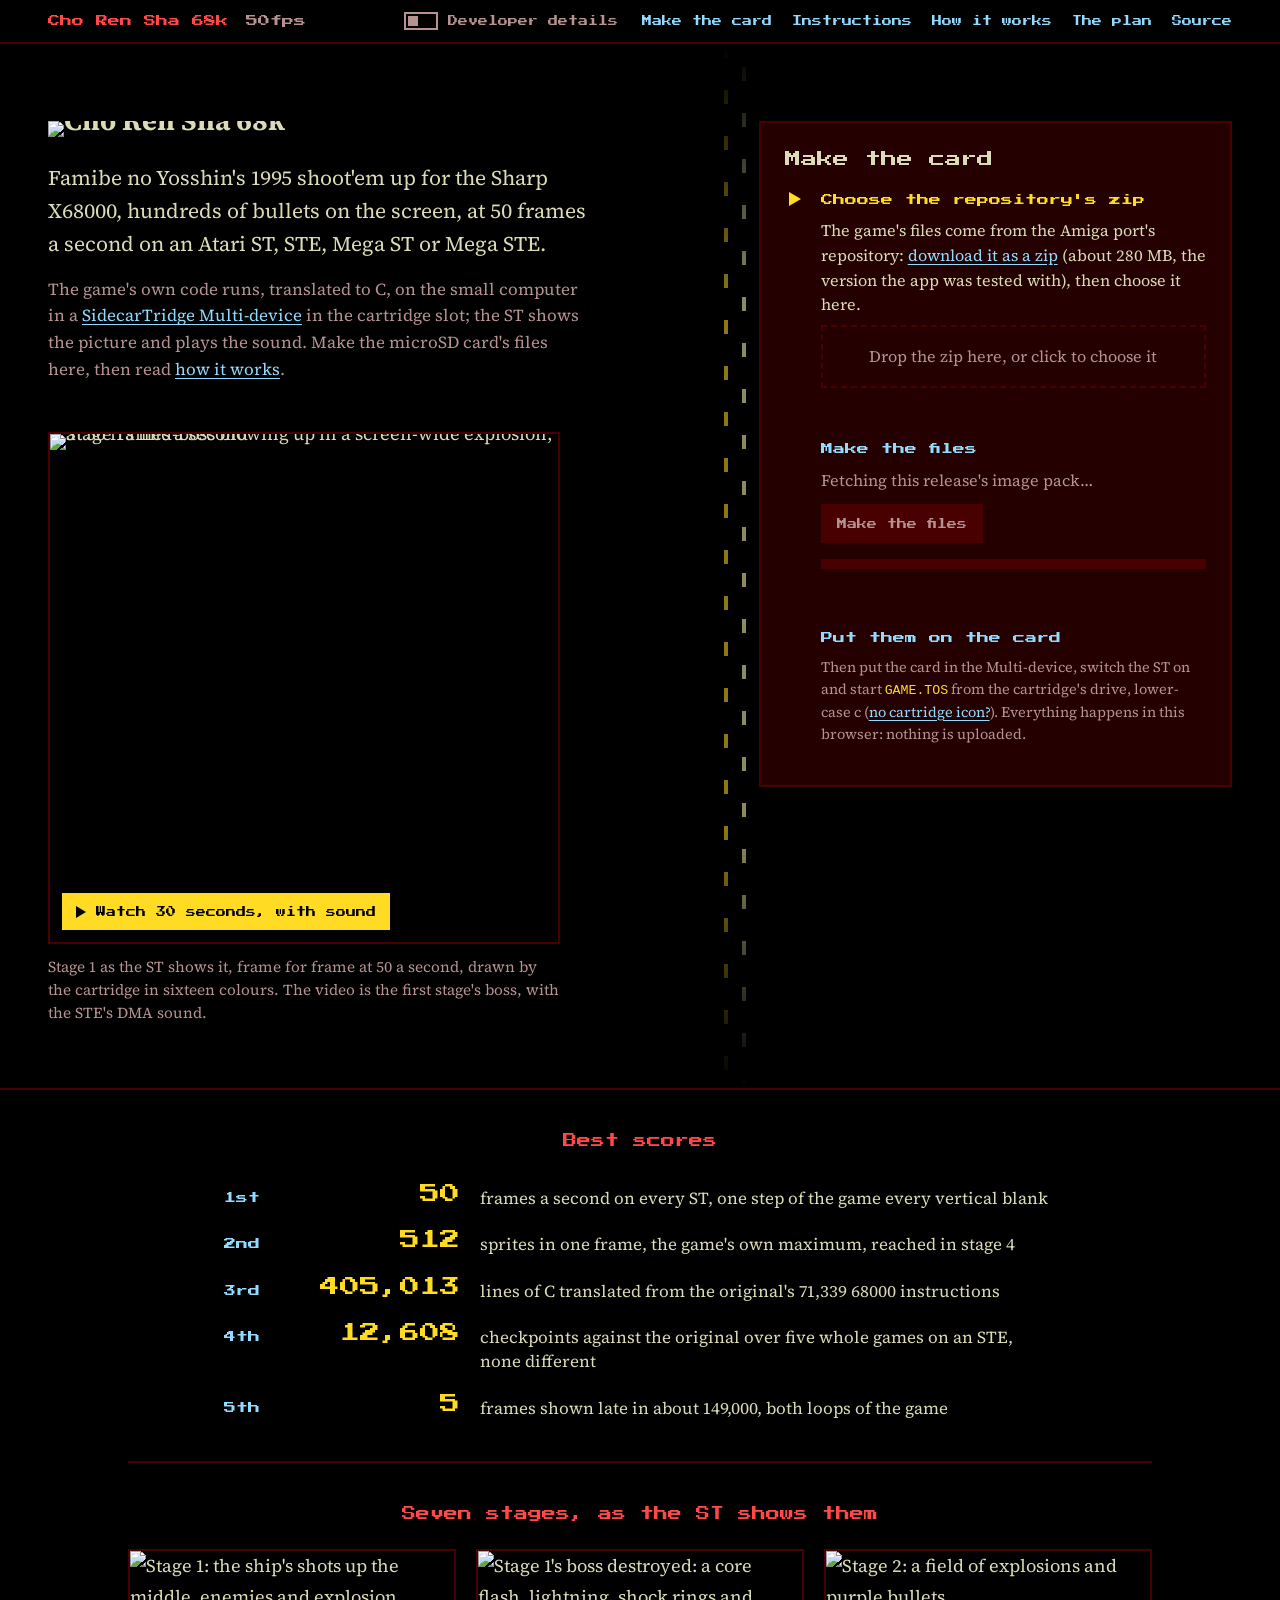
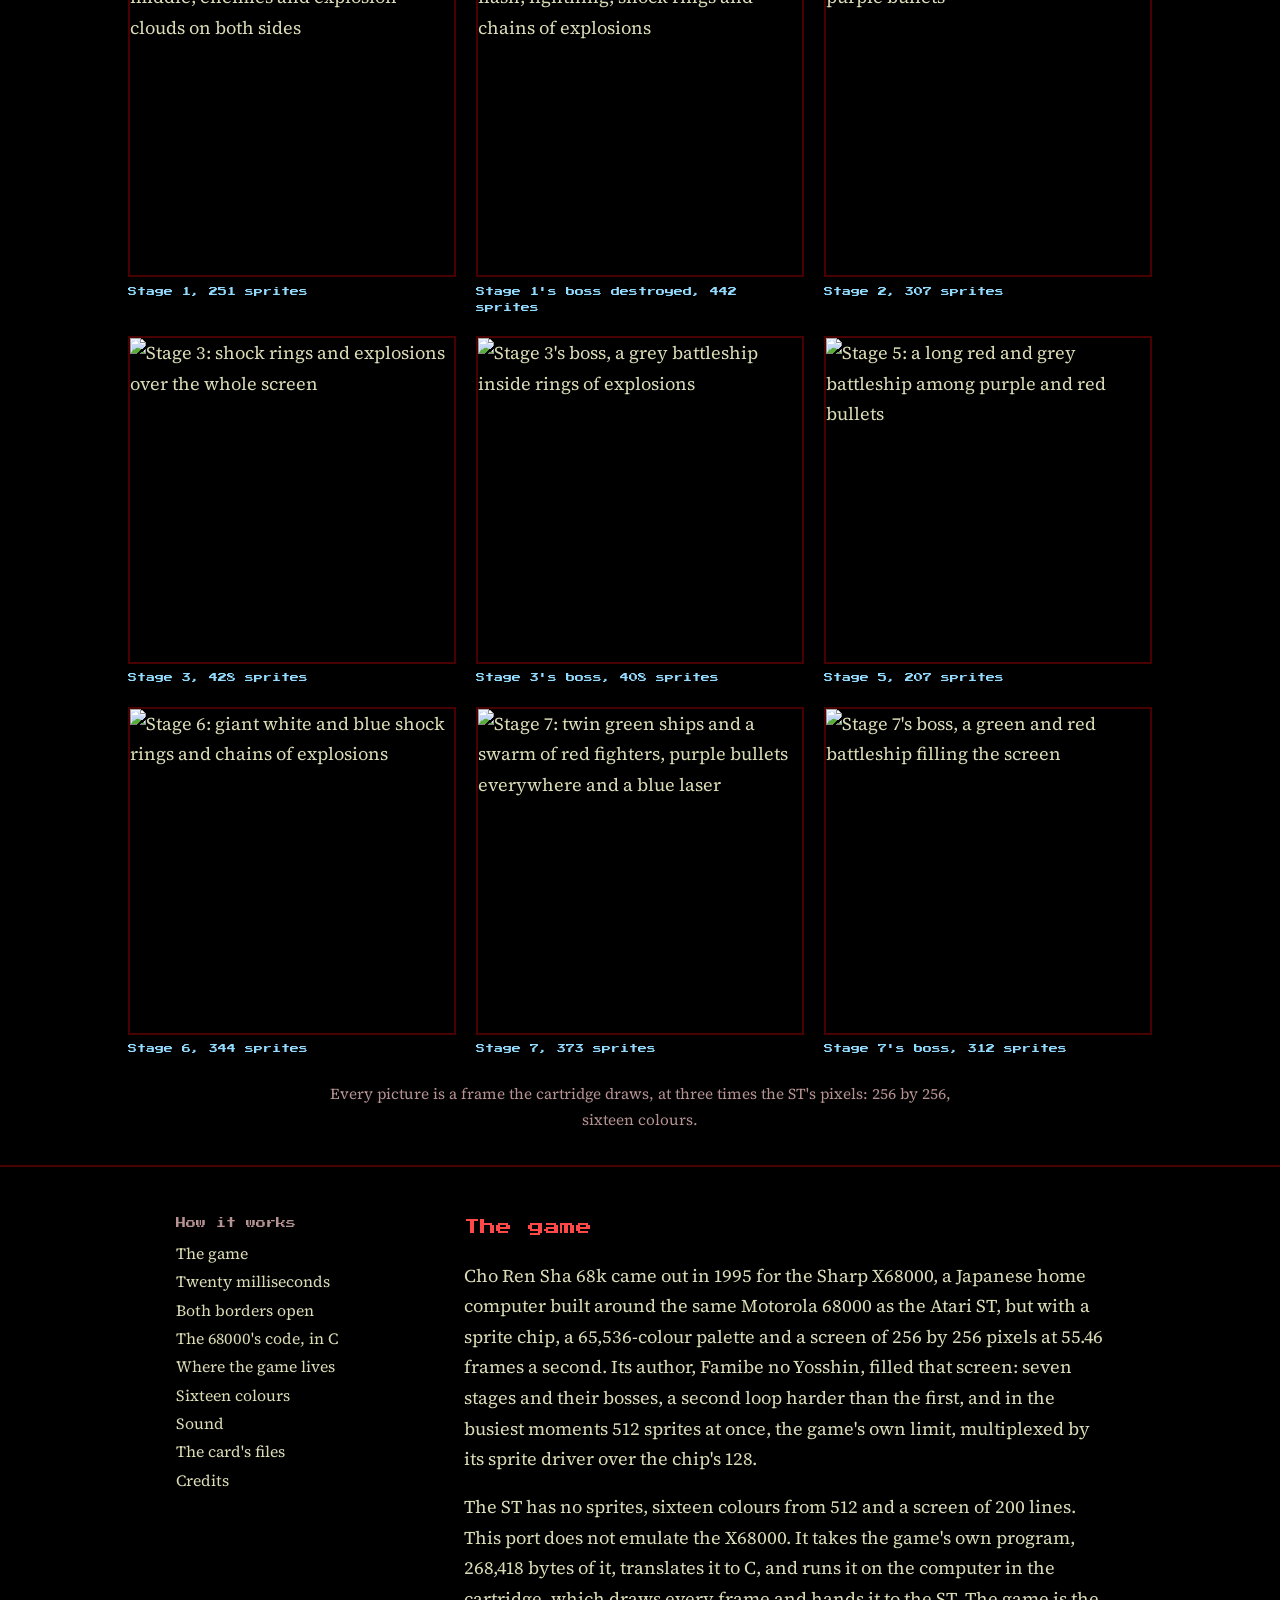
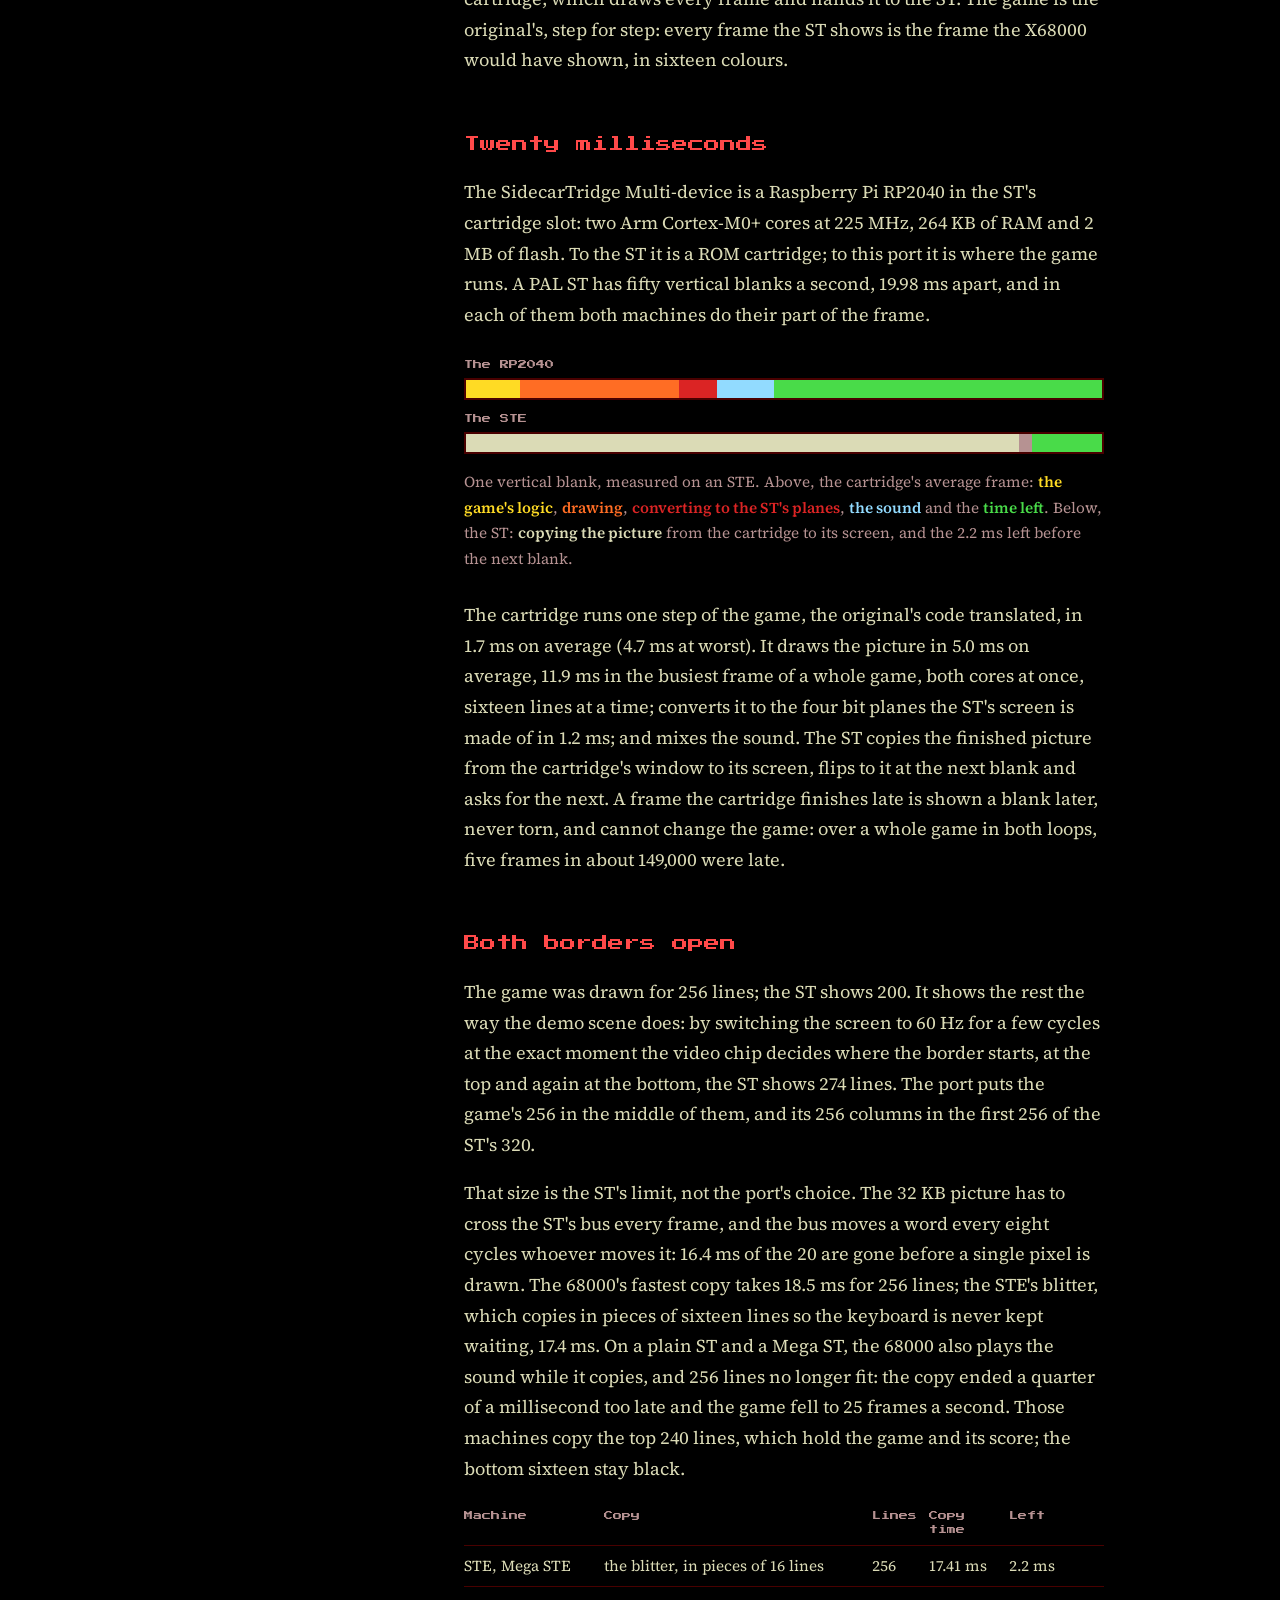
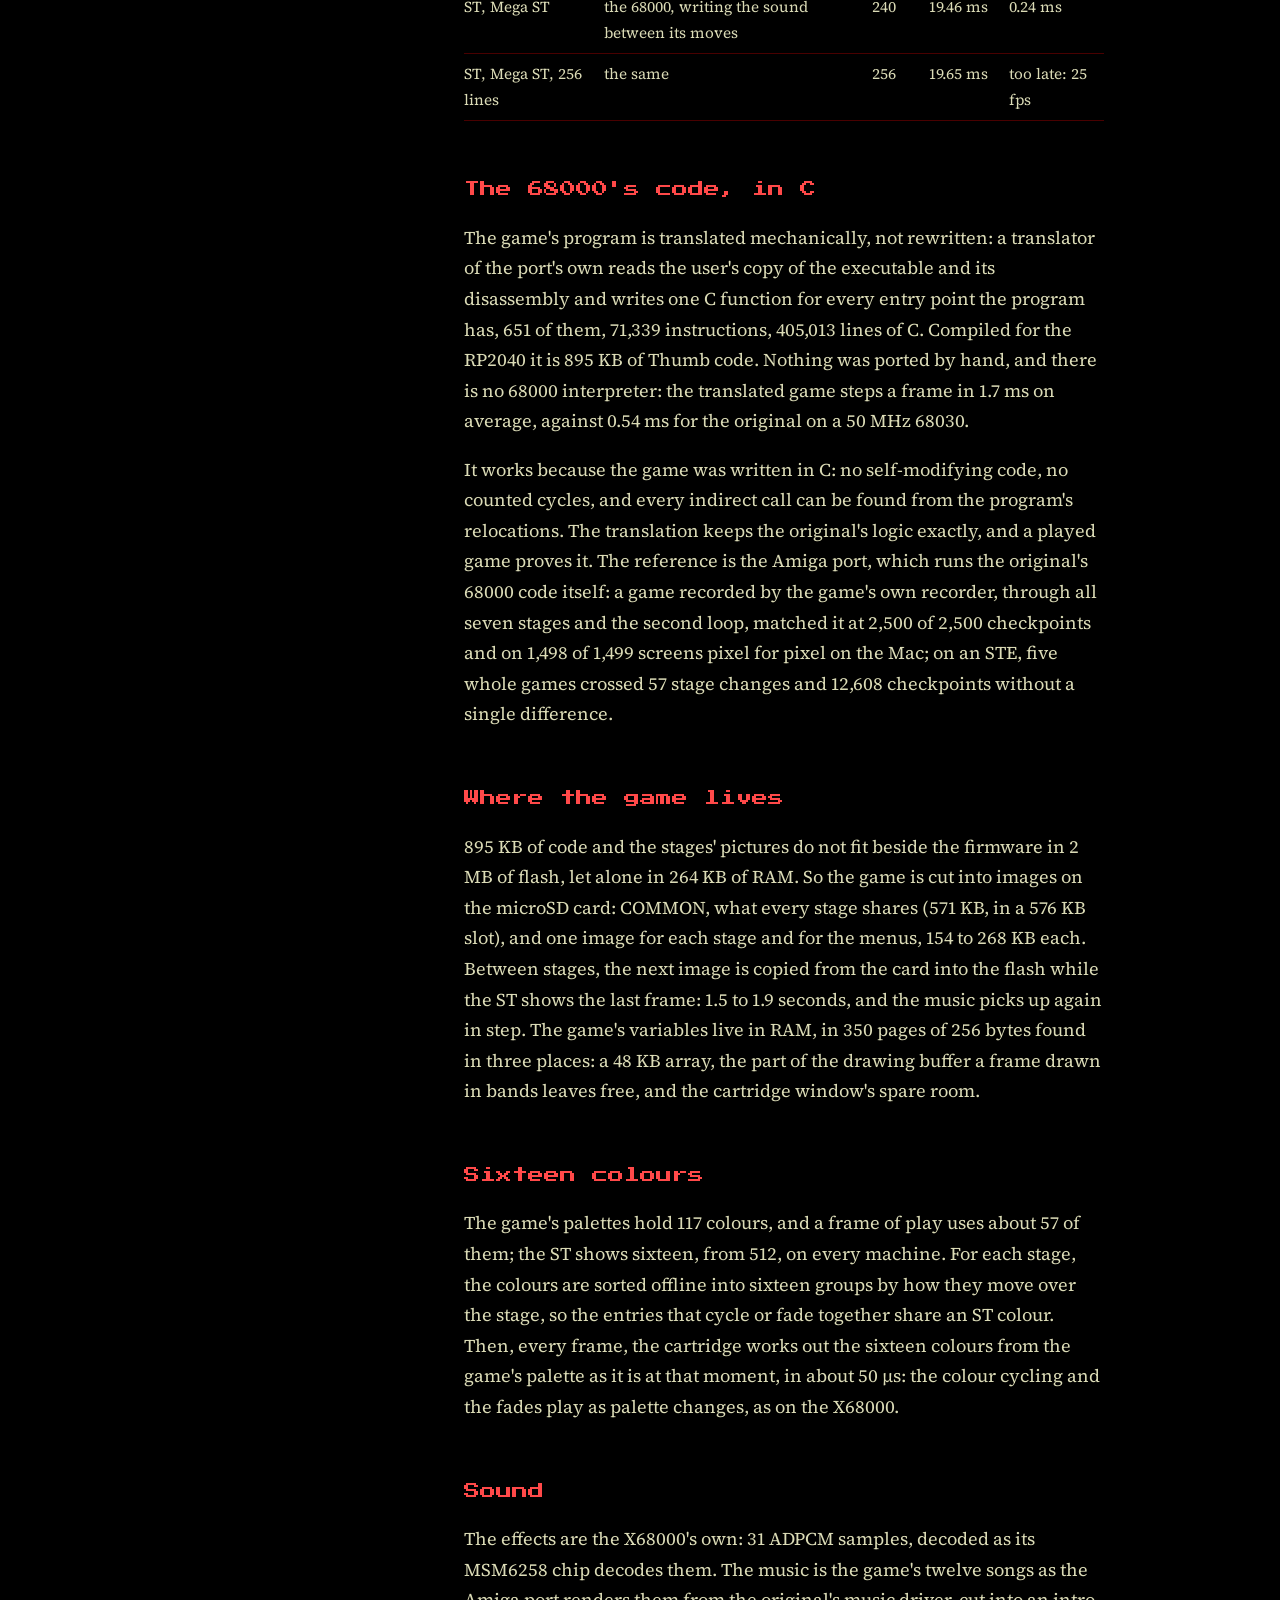
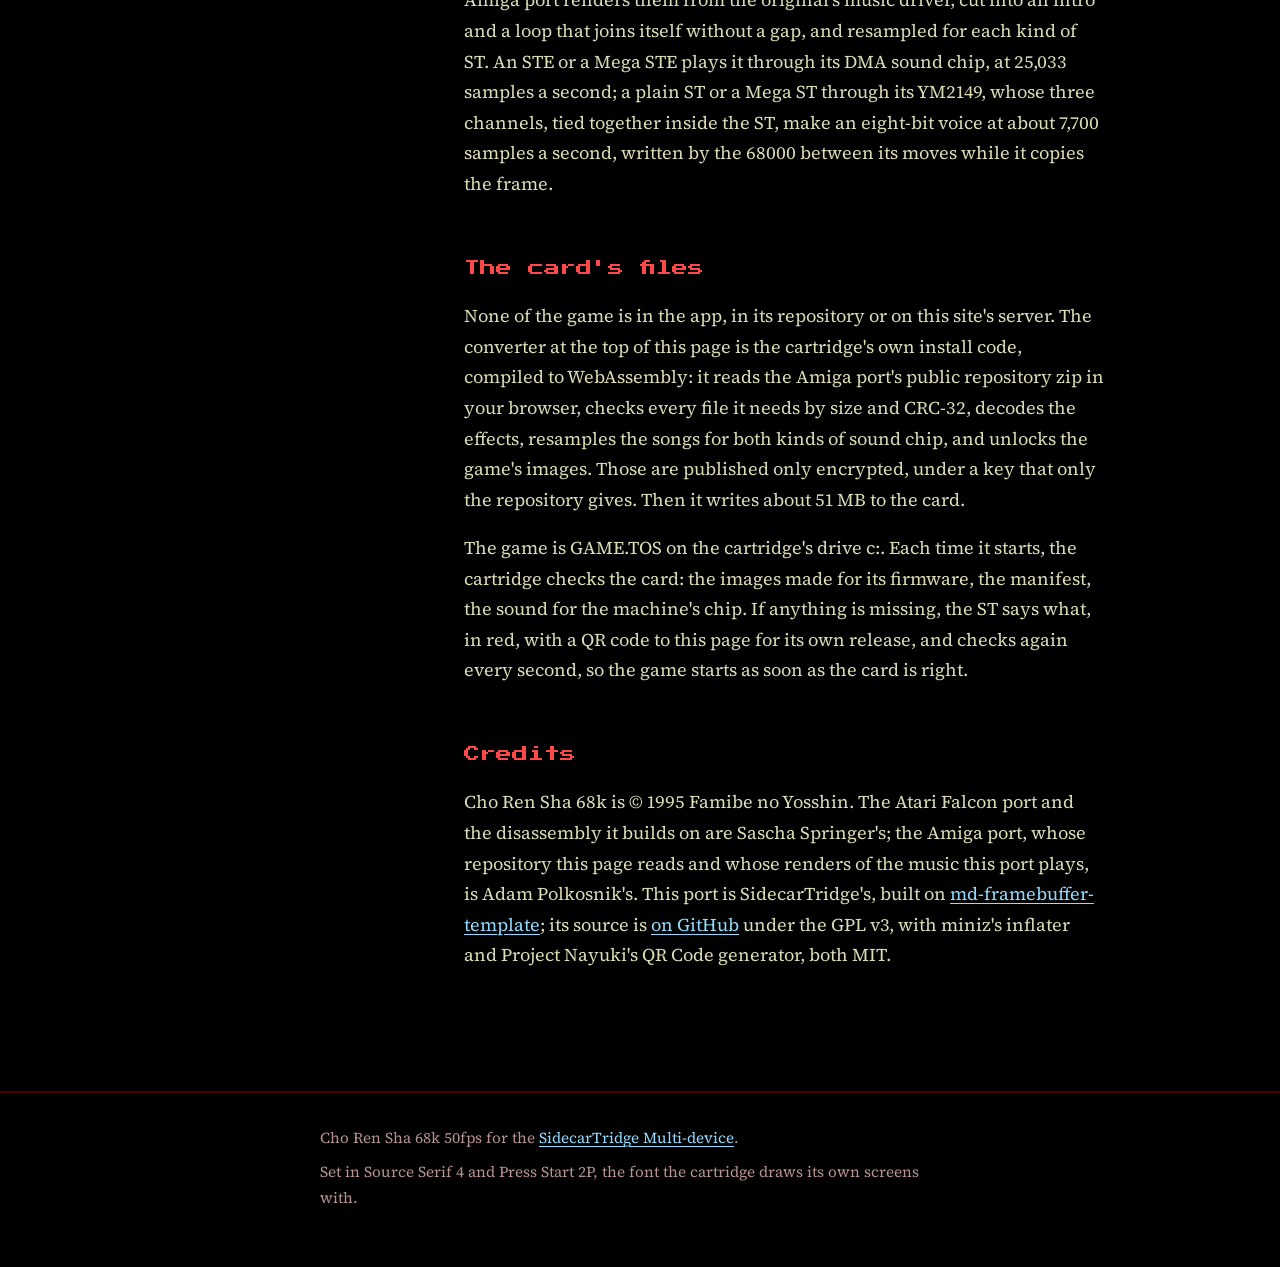
==== commit 0e16c80f: "Show how to open the cartridge's drive c and start GAME.TOS The game is a program on the cartridge, " ====
--- a/site/index.html
+++ b/site/index.html
@@ -106,7 +106,8 @@
           <p id="save-status" class="status"></p>
         </div>
         <p class="note">Then put the card in the Multi-device, switch the ST on and start
-        <code>GAME.TOS</code> from the cartridge's drive c:. Everything happens in this browser:
+        <code>GAME.TOS</code> from the cartridge's drive, lower-case c (<a href="play.html#start-game">no
+        cartridge icon?</a>). Everything happens in this browser:
         nothing is uploaded.</p>
       </li>
     </ol>
--- a/site/site.css
+++ b/site/site.css
@@ -297,6 +297,12 @@
 .shots figcaption { margin-top: 0.4rem; font: 9px/1.8 var(--pixel); color: var(--menu); }
 .gallery-note { max-width: 40rem; margin: 1.5rem auto 0; text-align: center; font-size: 0.95rem; color: var(--muted); }
 
+/* the GEM desktop, at twice the ST's low-resolution pixels */
+.gem { display: grid; grid-template-columns: minmax(0, 640px); gap: 1.25rem; margin: 0 0 1.5rem; }
+.gem figure { margin: 0; }
+.gem img { display: block; width: 100%; height: auto; image-rendering: pixelated; image-rendering: crisp-edges; border: 2px solid var(--rule); }
+.gem figcaption { margin-top: 0.35rem; font-size: 0.9rem; line-height: 1.4; color: var(--muted); }
+
 .shot-inline { margin: 0 0 1.5rem; max-width: 384px; }
 .shot-inline img { display: block; width: 100%; height: auto; image-rendering: pixelated; image-rendering: crisp-edges; border: 2px solid var(--rule); }
 
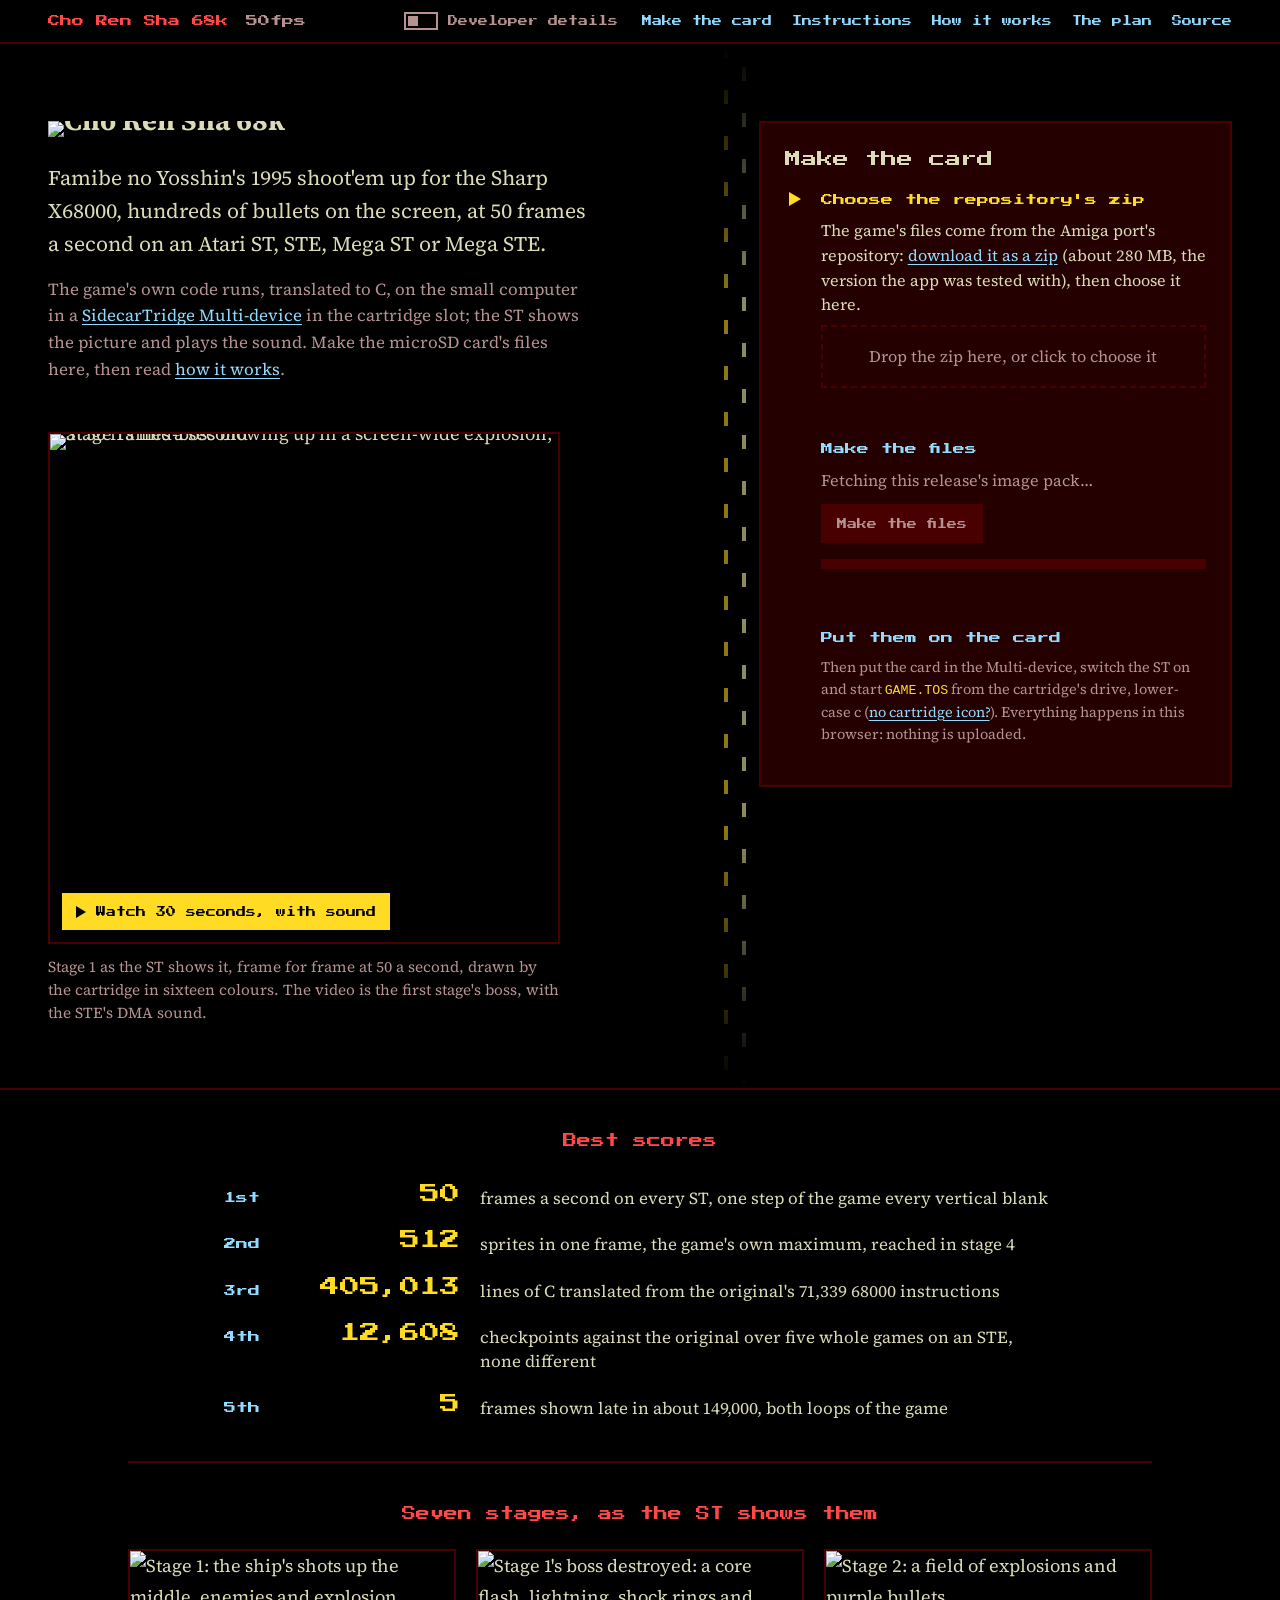
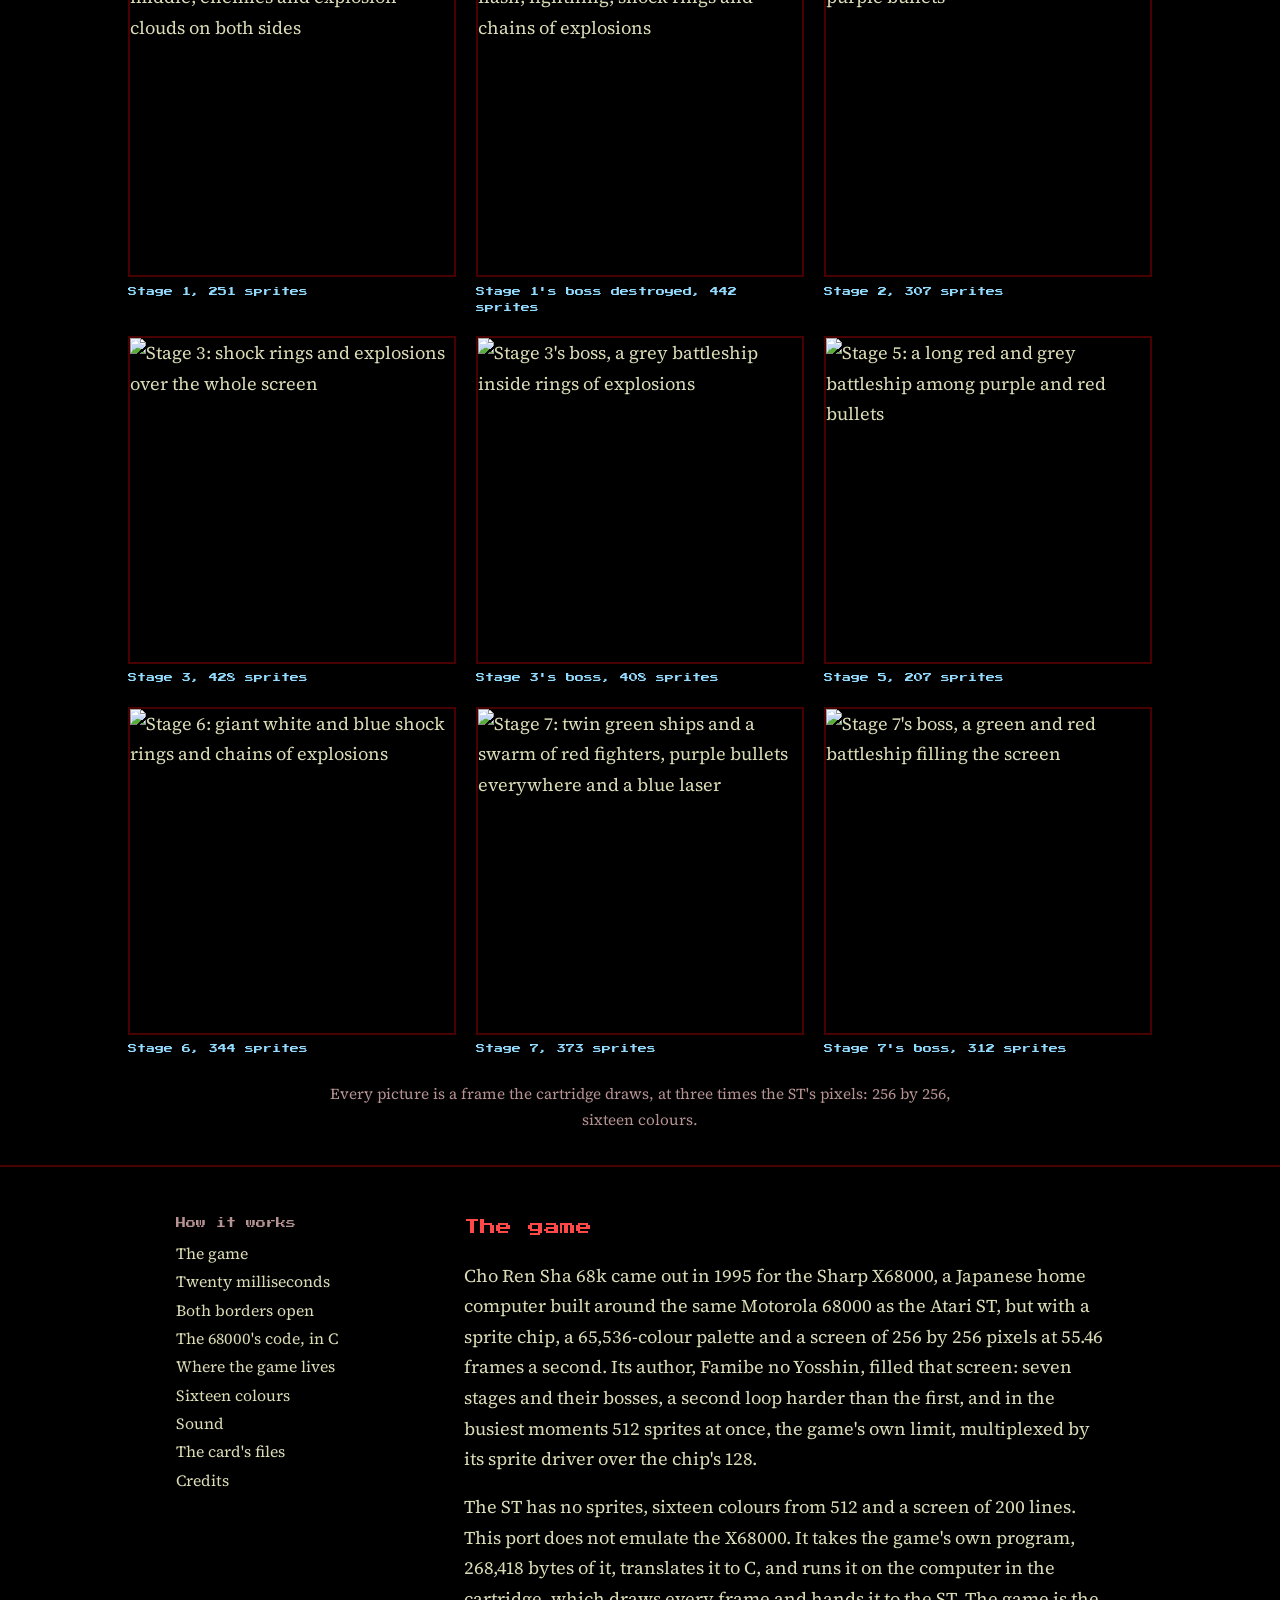
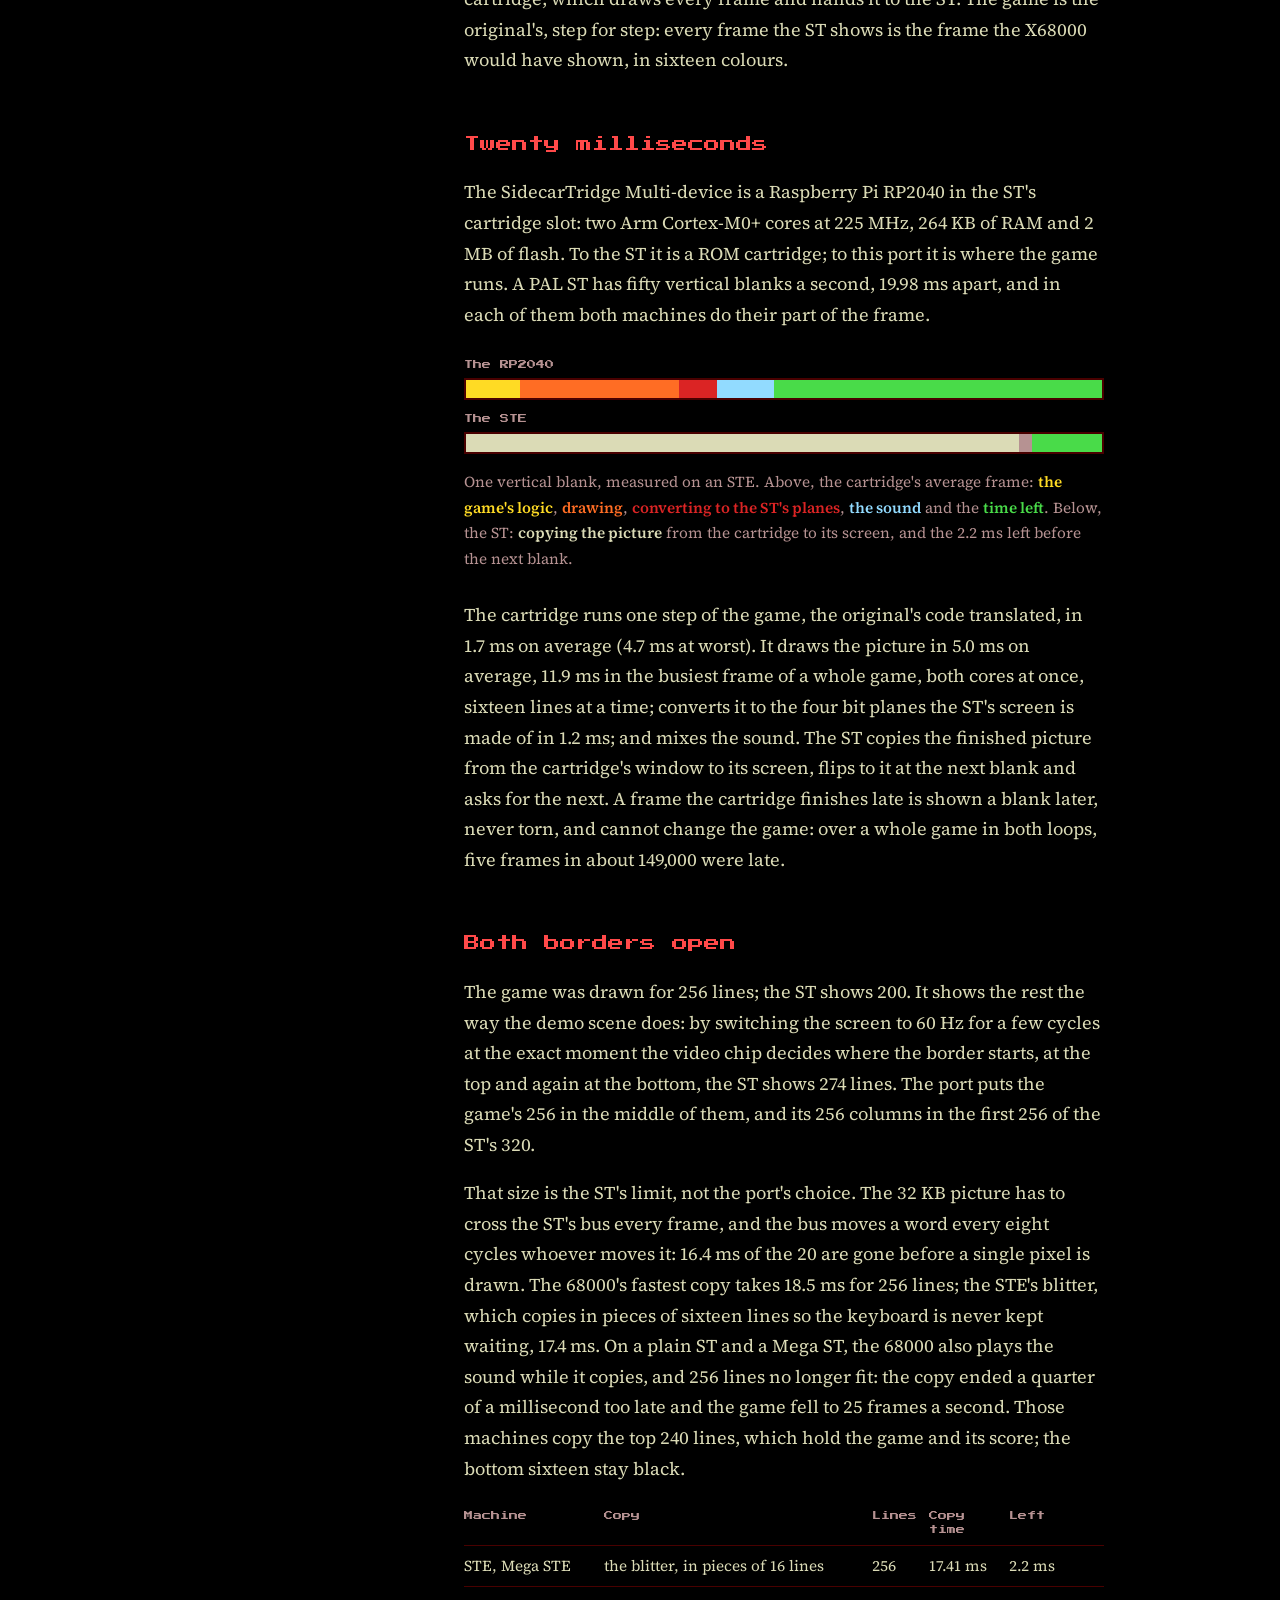
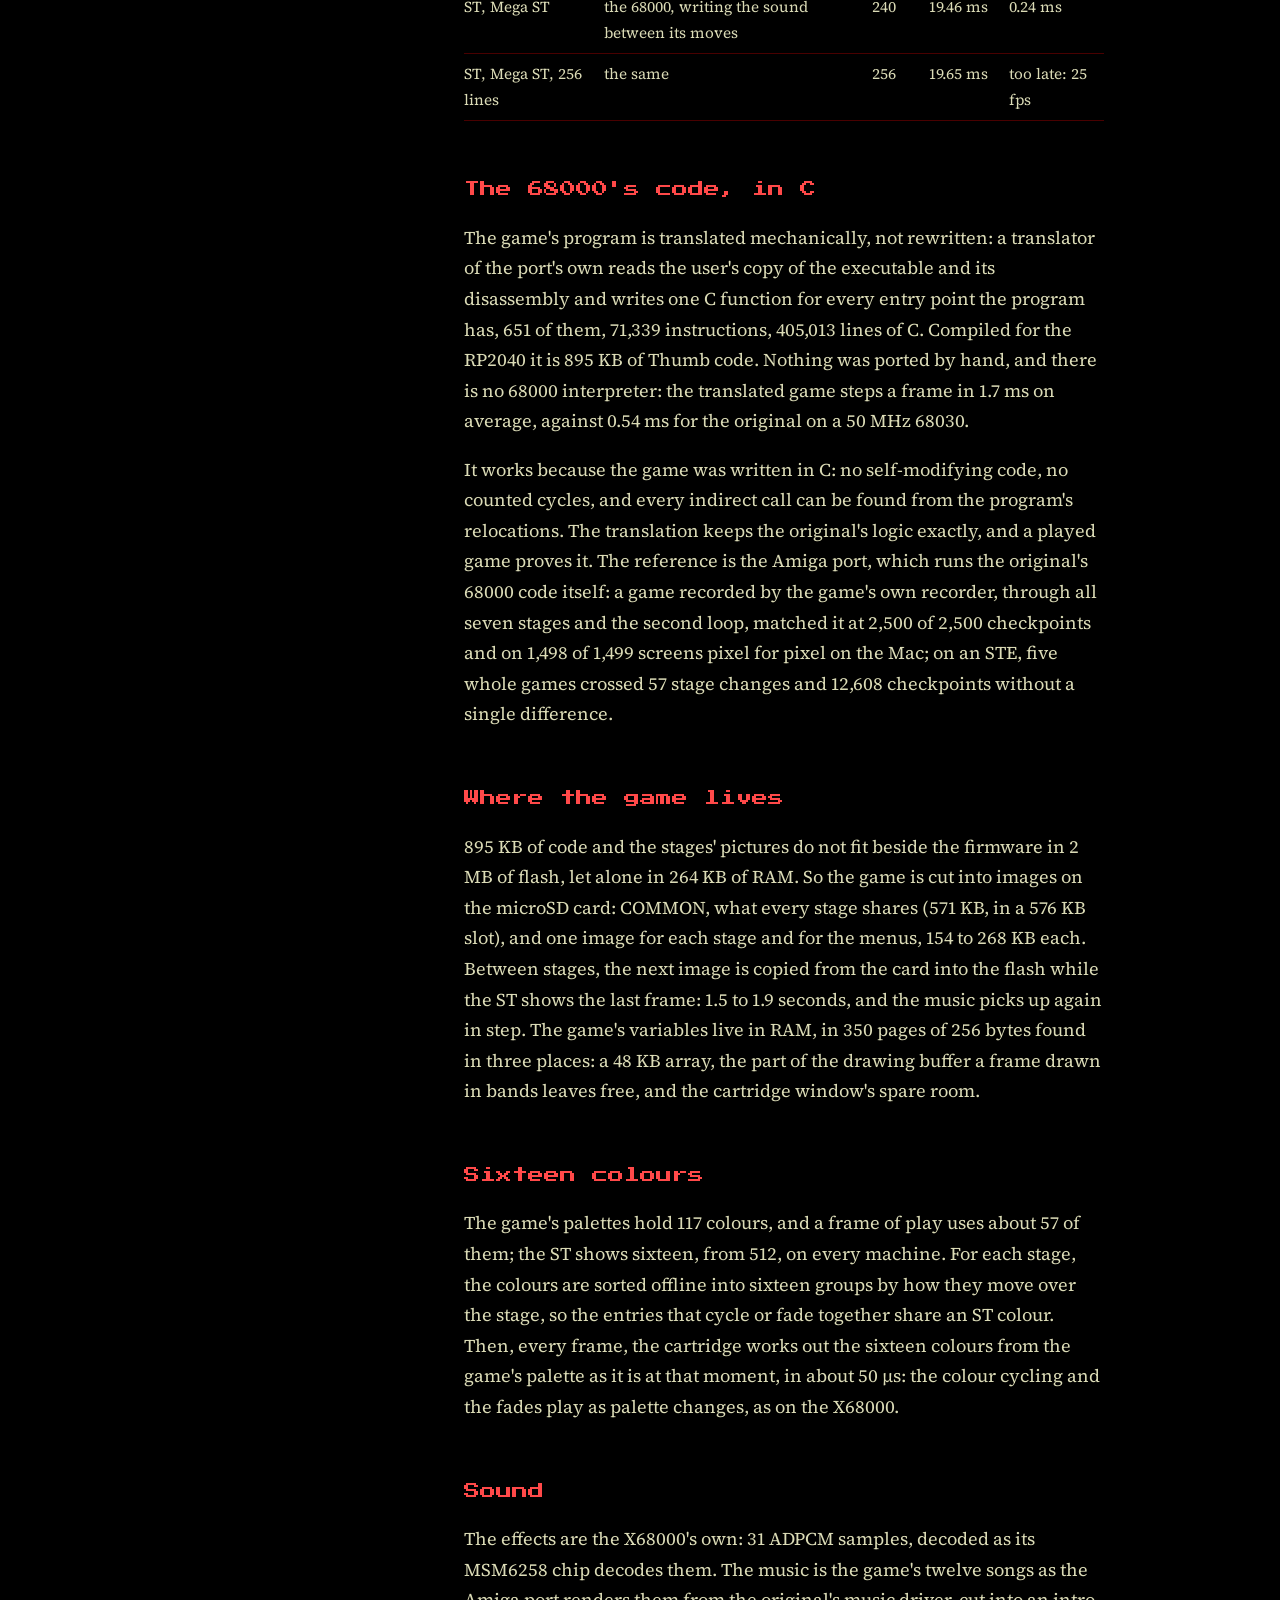
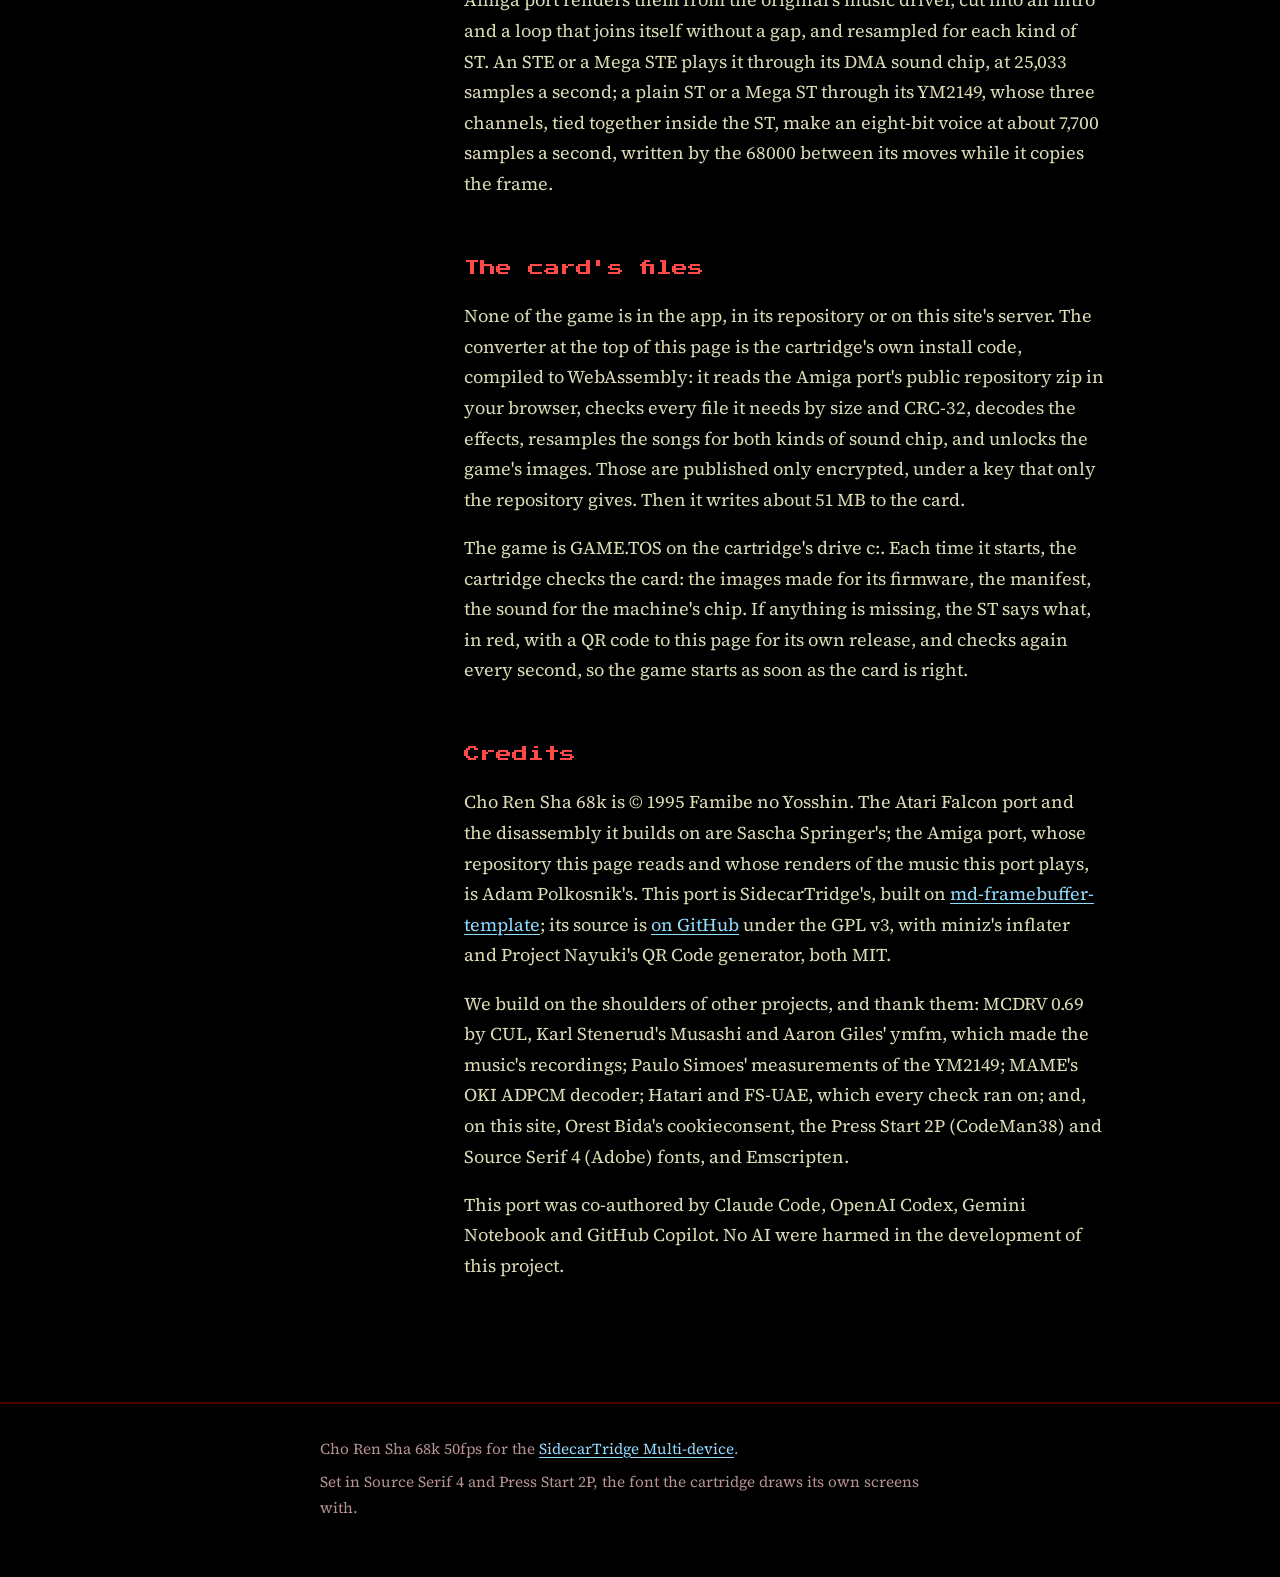
==== commit ec79e654: "Thank the projects the port builds on, in the credits The website's and the README's credits now tha" ====
--- a/site/index.html
+++ b/site/index.html
@@ -491,6 +491,13 @@
 <a href="https://github.com/sidecartridge/md-framebuffer-template">md-framebuffer-template</a>;
 its source is <a href="https://github.com/sidecartridge/md-chorensha">on GitHub</a> under the
 GPL v3, with miniz's inflater and Project Nayuki's QR Code generator, both MIT.</p>
+<p>We build on the shoulders of other projects, and thank them: MCDRV 0.69 by CUL, Karl
+Stenerud's Musashi and Aaron Giles' ymfm, which made the music's recordings; Paulo Simoes'
+measurements of the YM2149; MAME's OKI ADPCM decoder; Hatari and FS-UAE, which every check ran
+on; and, on this site, Orest Bida's cookieconsent, the Press Start 2P (CodeMan38) and Source
+Serif 4 (Adobe) fonts, and Emscripten.</p>
+<p>This port was co-authored by Claude Code, OpenAI Codex, Gemini Notebook and GitHub Copilot.
+No AI were harmed in the development of this project.</p>
 </section>
 
 </main>
